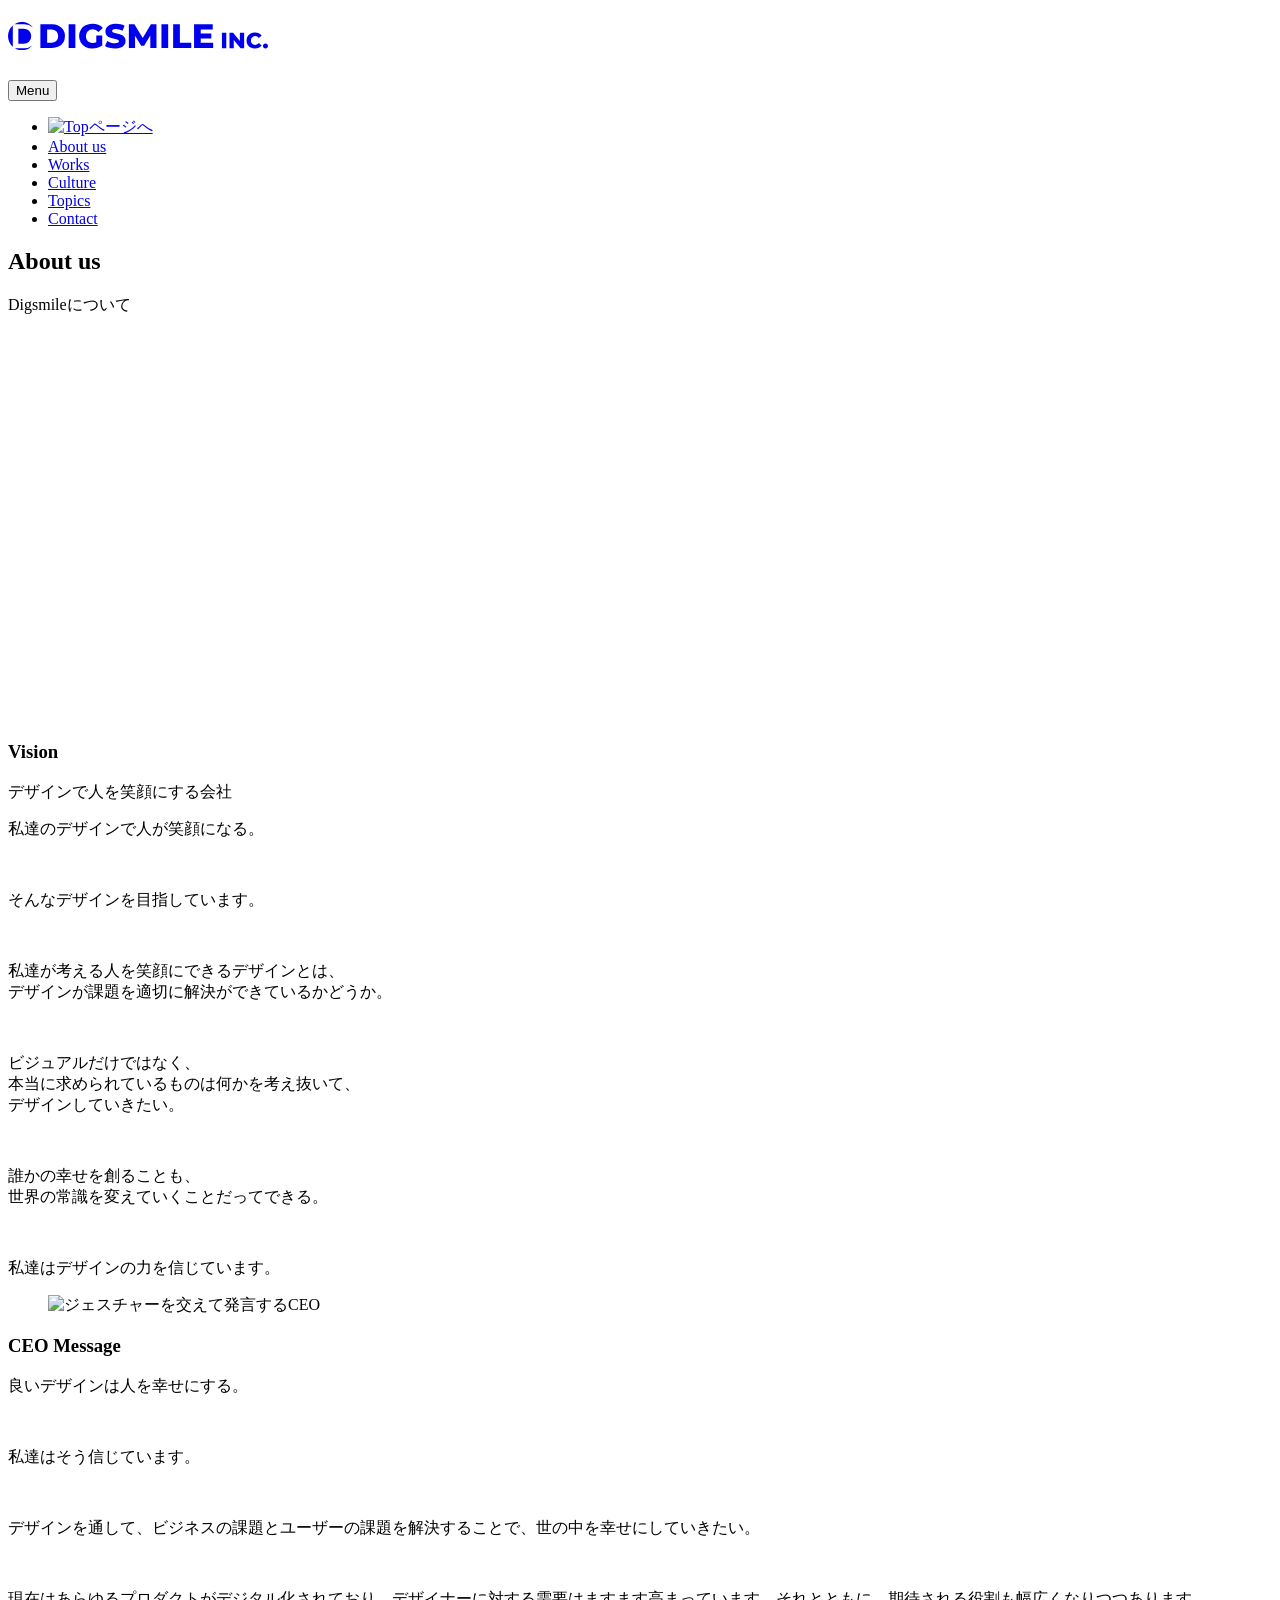
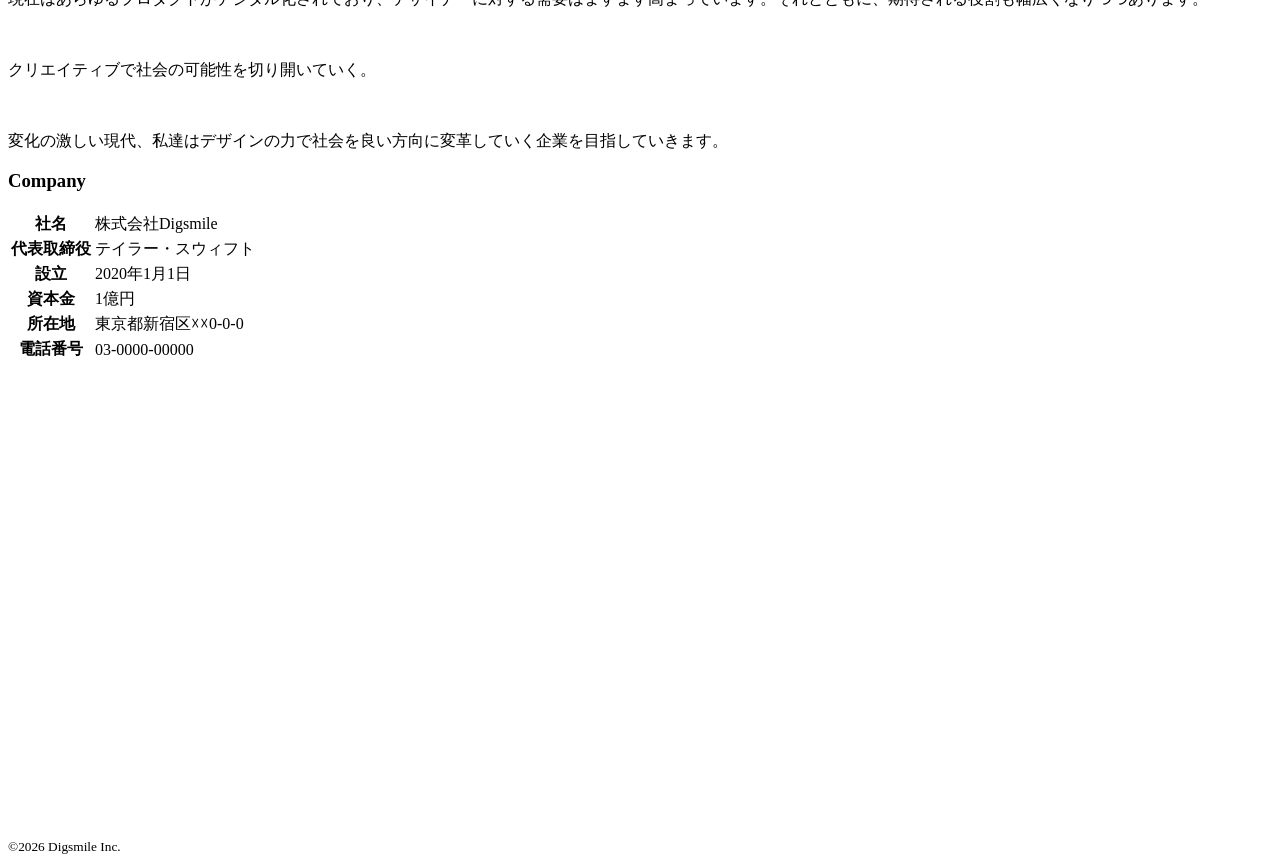
==== about/about.html @ ec24dab3 "（#1）新規追加" ====
<!DOCTYPE html>
<html lang="ja">
  <head>
    <meta charset="UTF-8">
    <meta name="robots" content="noindex , nofollow">
    <meta name="description" content="デザインで人を笑顔にする。デザインを通じてビジネスの課題とユーザーの課題を解決する株式会社Digsmileのコーポレートサイト。このページではDigsmileについて解説しています。">
    <meta name="viewport" content="width=device-width, initial-scale=1.0">
    <title>Digsmileについて | 株式会社Digsmile</title>
    <link rel="stylesheet" href="../css/style.css">
    <link rel="preconnect" href="https://fonts.googleapis.com">
    <link rel="preconnect" href="https://fonts.gstatic.com" crossorigin>
    <link rel="stylesheet" href="https://fonts.googleapis.com/css2?family=Montserrat:ital,wght@0,100..900;1,100..900&family=Noto+Sans+JP:wght@100..900&display=swap">
    <link rel="icon" href="../images/favicon.png" type="img/png">
  </head>
  <body>
    <!-- .l-header -->
    <header id="js-header" class="l-header">
      <div class="l-header__inner">
        <!-- .c-logo -->
        <h1 class="c-logo l-header__logo">
          <a href="../index.html" class="c-logo__link" aria-label="株式会社Digsmile">
            <svg class="c-logo__img" aria-hidden="true" width="260" height="28.204" viewBox="0 0 260 28.204">
              <path fill="currentColor" d="M14 28.2a13.9 13.9 0 0 1-7.215-2.01h8.848a14.228 14.228 0 0 0 8.847-2.739A13.97 13.97 0 0 1 14 28.2Zm-9.178-3.448a14.17 14.17 0 0 1 0-21.3Zm10.54-3.117H10.33V6.771h5.032a8.094 8.094 0 0 1 5.682 1.994 7.233 7.233 0 0 1 2.138 5.439 7.234 7.234 0 0 1-2.138 5.439 8.093 8.093 0 0 1-5.682 1.99ZM25.007 5.39a13.9 13.9 0 0 0-9.373-3.174H6.463a13.932 13.932 0 0 1 13.76-.749 14.157 14.157 0 0 1 4.785 3.922ZM32.38 2.2h11.254a15.731 15.731 0 0 1 6.936 1.465 11.018 11.018 0 0 1 4.692 4.155 11.723 11.723 0 0 1 1.666 6.3 11.723 11.723 0 0 1-1.666 6.3 11.018 11.018 0 0 1-4.692 4.157 15.731 15.731 0 0 1-6.936 1.465H32.38Zm10.982 18.46a6.893 6.893 0 0 0 4.913-1.737 6.262 6.262 0 0 0 1.853-4.8 6.262 6.262 0 0 0-1.853-4.8 6.893 6.893 0 0 0-4.913-1.737h-4.25V20.66ZM60.634 2.2h6.732v23.842h-6.732Zm27.642 11.41h5.95v9.877a15.5 15.5 0 0 1-4.692 2.248 18.642 18.642 0 0 1-5.3.783 14.166 14.166 0 0 1-6.734-1.583 11.8 11.8 0 0 1-4.692-4.411 12.18 12.18 0 0 1-1.7-6.4 12.18 12.18 0 0 1 1.7-6.4 11.747 11.747 0 0 1 4.726-4.411 14.514 14.514 0 0 1 6.834-1.584 15.2 15.2 0 0 1 5.984 1.124 11.536 11.536 0 0 1 4.42 3.236l-4.284 3.883a7.546 7.546 0 0 0-5.78-2.657 6.693 6.693 0 0 0-4.93 1.856 6.67 6.67 0 0 0-1.87 4.955 7.208 7.208 0 0 0 .85 3.525 6.1 6.1 0 0 0 2.38 2.418 6.969 6.969 0 0 0 3.5.868 8.588 8.588 0 0 0 3.638-.783Zm18.768 12.909a21.967 21.967 0 0 1-5.61-.719 13.786 13.786 0 0 1-4.42-1.9l2.21-4.973a14.289 14.289 0 0 0 3.706 1.7 14.086 14.086 0 0 0 4.148.647q3.876 0 3.876-1.941a1.607 1.607 0 0 0-1.105-1.516 20.3 20.3 0 0 0-3.549-1.039 33.866 33.866 0 0 1-4.488-1.243 7.554 7.554 0 0 1-3.094-2.129 5.758 5.758 0 0 1-1.292-3.951 6.848 6.848 0 0 1 1.19-3.934 7.965 7.965 0 0 1 3.553-2.776 14.6 14.6 0 0 1 5.8-1.022 20.415 20.415 0 0 1 4.624.528A14.146 14.146 0 0 1 116.6 3.8l-2.074 5.007a13.837 13.837 0 0 0-6.6-1.839 5.522 5.522 0 0 0-2.924.6 1.787 1.787 0 0 0-.918 1.55 1.536 1.536 0 0 0 1.088 1.43 19.646 19.646 0 0 0 3.5.988 32.762 32.762 0 0 1 4.5 1.243 7.779 7.779 0 0 1 3.094 2.112 5.646 5.646 0 0 1 1.309 3.934 6.714 6.714 0 0 1-1.181 3.875 8.114 8.114 0 0 1-3.57 2.78 14.418 14.418 0 0 1-5.78 1.039Zm35.292-.477-.068-12.636-6.12 10.286h-2.992l-6.086-9.945v12.295h-6.222V2.2h5.542l8.364 13.76 8.16-13.76h5.542l.068 23.842ZM153.454 2.2h6.732v23.842h-6.732Zm11.7 0h6.732v18.495h11.356v5.347H165.15Zm40.018 18.63v5.212H186.06V2.2h18.666v5.211h-12v4.019H203.3v5.041h-10.576v4.359Zm8.76-10.025h4.36v15.4h-4.36Zm22.22 0v15.4h-3.586l-6.8-8.206v8.206H221.5v-15.4h3.586l6.8 8.206v-8.206Zm10.868 15.708a9.114 9.114 0 0 1-4.345-1.023 7.65 7.65 0 0 1-3.025-2.849 7.858 7.858 0 0 1-1.1-4.136 7.858 7.858 0 0 1 1.1-4.136 7.65 7.65 0 0 1 3.025-2.849 9.114 9.114 0 0 1 4.345-1.023 9.326 9.326 0 0 1 3.806.748 7.323 7.323 0 0 1 2.816 2.16l-2.772 2.5a4.56 4.56 0 0 0-3.63-1.8 4.48 4.48 0 0 0-2.233.55 3.817 3.817 0 0 0-1.515 1.55 4.773 4.773 0 0 0-.539 2.3 4.773 4.773 0 0 0 .539 2.3 3.817 3.817 0 0 0 1.515 1.55 4.48 4.48 0 0 0 2.233.55 4.56 4.56 0 0 0 3.63-1.8l2.772 2.5a7.323 7.323 0 0 1-2.816 2.16 9.326 9.326 0 0 1-3.806.748Zm10.472-.108a2.462 2.462 0 0 1-1.782-.7 2.377 2.377 0 0 1-.726-1.782 2.35 2.35 0 0 1 .715-1.782 2.5 2.5 0 0 1 1.793-.688 2.485 2.485 0 0 1 1.8.682 2.369 2.369 0 0 1 .7 1.782 2.4 2.4 0 0 1-.715 1.782 2.452 2.452 0 0 1-1.785.706Z"/>
            </svg>
          </a>
        </h1>
        <!-- /.c-logo -->

        <!-- .c-hamburger -->
        <button id="js-hamburger" class="c-hamburger l-header__hamburger" aria-label="メニューを開く" aria-controls="menu" aria-expanded="false">
          <span class="c-hamburger__line"></span>
          <span class="c-hamburger__text">Menu</span>
        </button>
        <!-- /.c-hamburger -->

        <!-- .c-menu -->
        <nav id="menu" class="c-menu l-header__menu js-menu" aria-hidden="true">
          <ul class="c-menu__list">
            <li class="c-menu__item js-menuItem"><a href="../index.html" class="c-menu__link"><img src="../images/menu-icon.svg" alt="Topページへ" class="c-menu__img" width="42" height="45"></a></li>
            <li class="c-menu__item u-mt40 js-menuItem"><a href="about.html" class="c-menu__link">About us</a></li>
            <li class="c-menu__item js-menuItem"><a href="../index.html#works" class="c-menu__link">Works</a></li>
            <li class="c-menu__item js-menuItem"><a href="../index.html#culture" class="c-menu__link">Culture</a></li>
            <li class="c-menu__item js-menuItem"><a href="../index.html#topics" class="c-menu__link">Topics</a></li>
            <li class="c-menu__item js-menuItem"><a href="../contact/contact.html" class="c-menu__link">Contact</a></li>
          </ul>
        </nav>
        <!-- /.c-menu -->
      </div>
    </header>
    <!-- .l-header -->

    <!-- .p-page-about -->
    <main class="p-page-about">
      <!-- .p-first-view -->
      <div id="js-firstView" class="p-first-view p-first-view--sub">
        <div class="p-first-view__title-wrap">
          <hgroup class="p-first-view__title">
            <h2 class="p-first-view__title-main">About us</h2>
            <p class="p-first-view__title-sub">Digsmileについて</p>
          </hgroup>
        </div>
        <figure class="p-first-view__img-wrap">
          <picture>
            <source srcset="../images/fv-about_pc.jpg" media="(min-width: 992px)">
            <source srcset="../images/fv-about_tab.jpg" media="(min-width: 768px)">
            <img class="p-first-view__img" src="../images/fv-about_sp.jpg" alt="" width="287" height="387">
          </picture>
        </figure>
      </div>
      <!-- .p-first-view -->

      <!-- .p-vision -->
      <section class="p-vision p-page-about__vision">
        <div class="p-vision__inner">
          <hgroup class="p-vision__title">
            <!-- .c-heading-lv3 -->
            <h3 class="c-heading-lv3 u-fz32">Vision</h3>
            <!-- /.c-heading-lv3 -->
            <p class="p-vision__title-sub">デザインで人を笑顔にする会社</p>
          </hgroup>
          <div class="p-vision__text-wrap">
            <p class="p-vision__text">私達のデザインで人が笑顔になる。</p><br>
            <p class="p-vision__text">そんなデザインを目指しています。</p><br>
            <p class="p-vision__text">私達が考える人を笑顔にできるデザインとは、<br>デザインが課題を適切に解決ができているかどうか。</p><br>
            <p class="p-vision__text">ビジュアルだけではなく、<br>本当に求められているものは何かを考え抜いて、<br>デザインしていきたい。</p><br>
            <p class="p-vision__text">誰かの幸せを創ることも、<br>世界の常識を変えていくことだってできる。</p><br>
            <p class="p-vision__text">私達はデザインの力を信じています。</p>
          </div>
        </div>
      </section>
      <!-- /.p-vision -->

      <!-- .p-ceo-message -->
      <section class="p-ceo-message p-page-about__ceo-message">
        <div class="p-ceo-message__inner">
          <figure class="p-ceo-message__img-wrap">
            <img src="../images/ceo.jpg" alt="ジェスチャーを交えて発言するCEO" class="p-ceo-message__img" width="340" height="230">
          </figure>
          <div class="p-ceo-message__body">
            <!-- .c-heading-lv3 -->
            <h3 class="c-heading-lv3 u-fz32">CEO Message</h3>
            <!-- /.c-heading-lv3 -->
            <div class="p-ceo-message__text-wrap">
              <p class="p-ceo-message__text">良いデザインは人を幸せにする。</p><br>
              <p class="p-ceo-message__text">私達はそう信じています。</p><br>
              <p class="p-ceo-message__text">デザインを通して、ビジネスの課題とユーザーの課題を解決することで、世の中を幸せにしていきたい。</p><br>
              <p class="p-ceo-message__text">現在はあらゆるプロダクトがデジタル化されており、デザイナーに対する需要はますます高まっています。それとともに、期待される役割も幅広くなりつつあります。</p><br>
              <p class="p-ceo-message__text">クリエイティブで社会の可能性を切り開いていく。</p><br>
              <p class="p-ceo-message__text">変化の激しい現代、私達はデザインの力で社会を良い方向に変革していく企業を目指していきます。</p>
            </div>
          </div>
        </div>
      </section>
      <!-- /.p-ceo-message -->

      <!-- .p-company -->
      <section class="p-company p-page-about__company">
        <div class="p-company__inner">
          <!-- .c-heading-lv3 -->
          <h3 class="c-heading-lv3 u-fz32">Company</h3>
          <!-- /.c-heading-lv3 -->
          <!-- .c-table -->
          <div class="c-table p-company__table">
            <table class="c-table__inner" title="Digsmileの基本情報">
              <tbody class="c-table__body">
                <tr class="c-table__row">
                  <th class="c-table__header">社名</th>
                  <td class="c-table__text">株式会社Digsmile</td>
                </tr>
                <tr class="c-table__row">
                  <th class="c-table__header">代表取締役</th>
                  <td class="c-table__text">テイラー・スウィフト</td>
                </tr>
                <tr class="c-table__row">
                  <th class="c-table__header">設立</th>
                  <td class="c-table__text">2020年1月1日</td>
                </tr>
                <tr class="c-table__row">
                  <th class="c-table__header">資本金</th>
                  <td class="c-table__text">1億円</td>
                </tr>
                <tr class="c-table__row">
                  <th class="c-table__header">所在地</th>
                  <td class="c-table__text">東京都新宿区☓☓0-0-0</td>
                </tr>
                <tr class="c-table__row">
                  <th class="c-table__header">電話番号</th>
                  <td class="c-table__text">03-0000-00000</td>
                </tr>
              </tbody>
            </table>
          </div>
          <!-- /.c-table -->
          <div class="p-company__map-wrap">
            <iframe class="p-company__map" src="https://www.google.com/maps/embed?pb=!1m18!1m12!1m3!1d3240.4880144994904!2d139.69799637608375!3d35.68960667258443!2m3!1f0!2f0!3f0!3m2!1i1024!2i768!4f13.1!3m3!1m2!1s0x60188cd0d6b1ba1f%3A0x1c32a1f1ecacfdd5!2z5paw5a6_6aeF!5e0!3m2!1sja!2sjp!4v1739263560042!5m2!1sja!2sjp" title="Digsmileの所在地" width="345" height="470" style="border:0;" allowfullscreen="" loading="lazy" referrerpolicy="no-referrer-when-downgrade"></iframe>
          </div>
        </div>
      </section>
      <!-- /.p-company -->
    </main>
    <!-- /.p-page-about -->

    <!-- .l-footer -->
    <footer class="l-footer">
      <div class="l-footer__inner">
        <small class="l-footer__copyright" lang="en">&copy;2026 Digsmile Inc.</small>
      </div>
    </footer>
    <!-- /.l-footer -->

    <script src="../js/script.js" defer></script>
  </body>
</html>
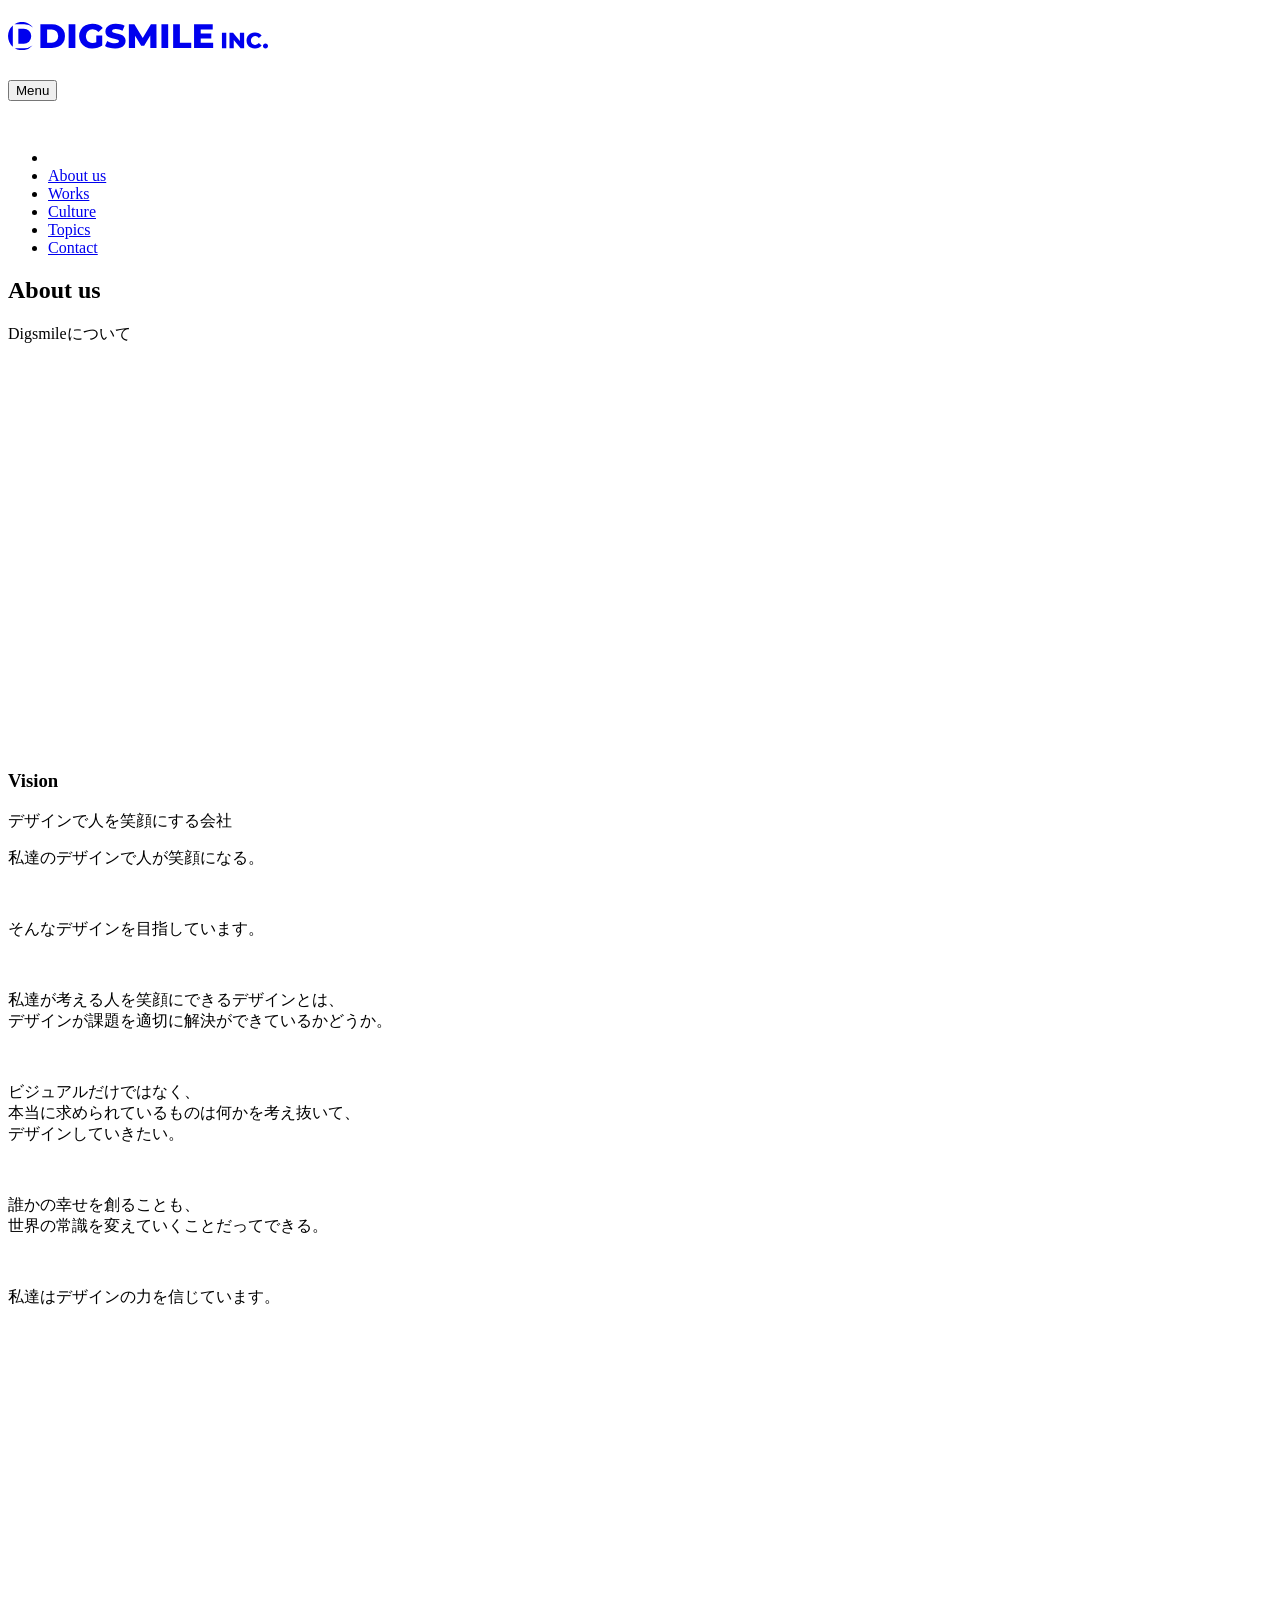
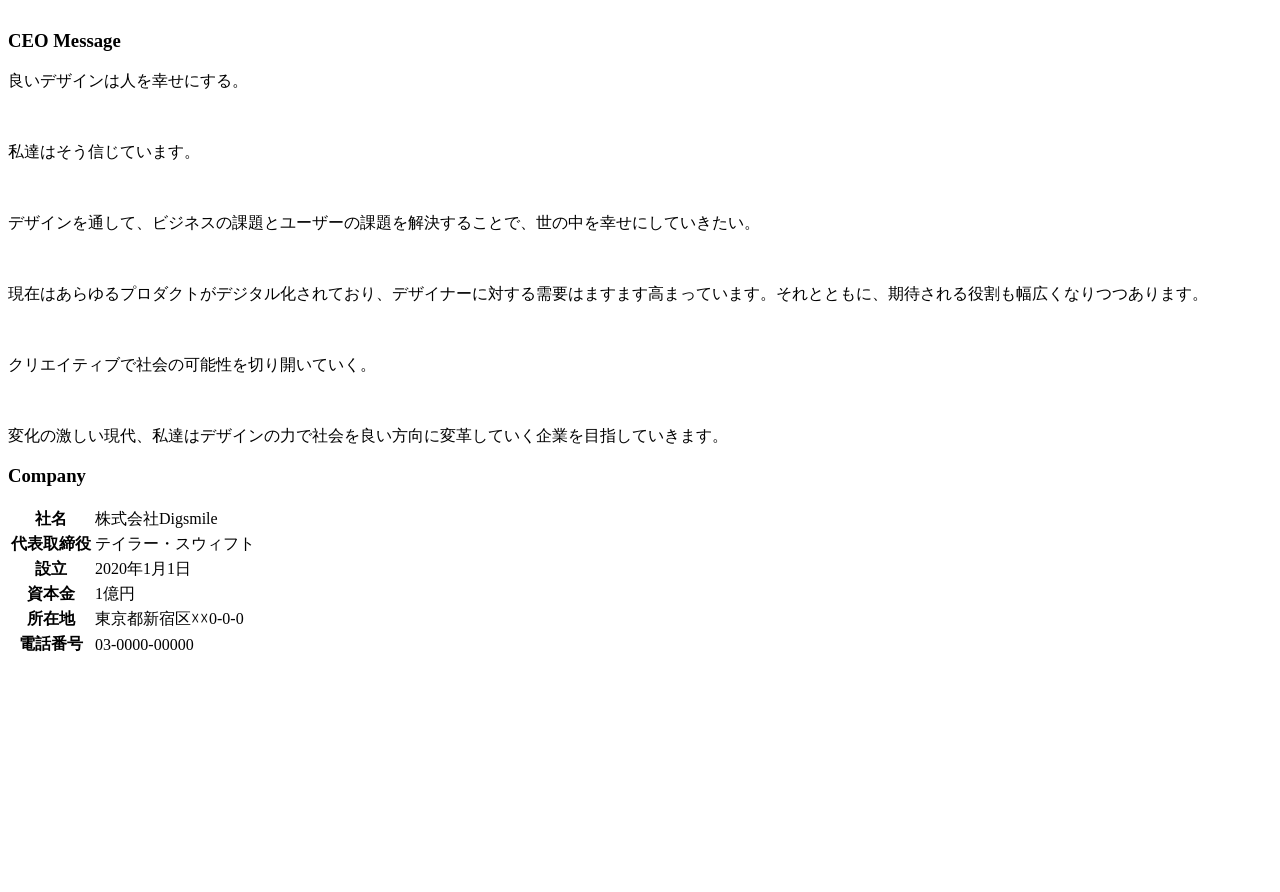
==== commit a914e39c: "（＃2）パフォーマンス改善 - WebP画像出し分け処理を追加 - Lazy画像を導入 - Google Fonts和文フォントの使用を撤廃 - Google Fonts欧文フォントをセルフホスティン" ====
--- a/about/about.html
+++ b/about/about.html
@@ -2,15 +2,18 @@
 <html lang="ja">
   <head>
     <meta charset="UTF-8">
-    <meta name="robots" content="noindex , nofollow">
-    <meta name="description" content="デザインで人を笑顔にする。デザインを通じてビジネスの課題とユーザーの課題を解決する株式会社Digsmileのコーポレートサイト。このページではDigsmileについて解説しています。">
+    <!--<meta name="robots" content="noindex , nofollow">-->
+    <meta name="description" content="デザインで人を笑顔にする。デザインを通じてビジネスの課題とユーザーの課題を解決する株式会社DIGSMILEのコーポレートサイト。このページではDIGSMILEについて解説しています。">
     <meta name="viewport" content="width=device-width, initial-scale=1.0">
-    <title>Digsmileについて | 株式会社Digsmile</title>
-    <link rel="stylesheet" href="../css/style.css">
-    <link rel="preconnect" href="https://fonts.googleapis.com">
-    <link rel="preconnect" href="https://fonts.gstatic.com" crossorigin>
-    <link rel="stylesheet" href="https://fonts.googleapis.com/css2?family=Montserrat:ital,wght@0,100..900;1,100..900&family=Noto+Sans+JP:wght@100..900&display=swap">
+    <title>DIGSMILEについて | 株式会社DIGSMILE</title>
+    <link rel="preload" href="../fonts/montserrat-v31-latin-500.woff2" as="font" type="font/woff2" crossorigin>
+    <link rel="preload" href="../fonts/montserrat-v31-latin-700.woff2" as="font" type="font/woff2" crossorigin>
+    <link rel="preload" href="../fonts/montserrat-v31-latin-800.woff2" as="font" type="font/woff2" crossorigin>
+    <link rel="preload" as="style" href="../css/font.min.css">
+    <link rel="stylesheet" href="../css/font.min.css" media="print" onload="this.media='all'">
+    <link rel="stylesheet" href="../css/style.min.css">
     <link rel="icon" href="../images/favicon.png" type="img/png">
+    <noscript><link rel="stylesheet" href="../css/font.min.css"></noscript>
   </head>
   <body>
     <!-- .l-header -->
@@ -18,7 +21,7 @@
       <div class="l-header__inner">
         <!-- .c-logo -->
         <h1 class="c-logo l-header__logo">
-          <a href="../index.html" class="c-logo__link" aria-label="株式会社Digsmile">
+          <a href="../index.html" class="c-logo__link" aria-label="株式会社DIGSMILE">
             <svg class="c-logo__img" aria-hidden="true" width="260" height="28.204" viewBox="0 0 260 28.204">
               <path fill="currentColor" d="M14 28.2a13.9 13.9 0 0 1-7.215-2.01h8.848a14.228 14.228 0 0 0 8.847-2.739A13.97 13.97 0 0 1 14 28.2Zm-9.178-3.448a14.17 14.17 0 0 1 0-21.3Zm10.54-3.117H10.33V6.771h5.032a8.094 8.094 0 0 1 5.682 1.994 7.233 7.233 0 0 1 2.138 5.439 7.234 7.234 0 0 1-2.138 5.439 8.093 8.093 0 0 1-5.682 1.99ZM25.007 5.39a13.9 13.9 0 0 0-9.373-3.174H6.463a13.932 13.932 0 0 1 13.76-.749 14.157 14.157 0 0 1 4.785 3.922ZM32.38 2.2h11.254a15.731 15.731 0 0 1 6.936 1.465 11.018 11.018 0 0 1 4.692 4.155 11.723 11.723 0 0 1 1.666 6.3 11.723 11.723 0 0 1-1.666 6.3 11.018 11.018 0 0 1-4.692 4.157 15.731 15.731 0 0 1-6.936 1.465H32.38Zm10.982 18.46a6.893 6.893 0 0 0 4.913-1.737 6.262 6.262 0 0 0 1.853-4.8 6.262 6.262 0 0 0-1.853-4.8 6.893 6.893 0 0 0-4.913-1.737h-4.25V20.66ZM60.634 2.2h6.732v23.842h-6.732Zm27.642 11.41h5.95v9.877a15.5 15.5 0 0 1-4.692 2.248 18.642 18.642 0 0 1-5.3.783 14.166 14.166 0 0 1-6.734-1.583 11.8 11.8 0 0 1-4.692-4.411 12.18 12.18 0 0 1-1.7-6.4 12.18 12.18 0 0 1 1.7-6.4 11.747 11.747 0 0 1 4.726-4.411 14.514 14.514 0 0 1 6.834-1.584 15.2 15.2 0 0 1 5.984 1.124 11.536 11.536 0 0 1 4.42 3.236l-4.284 3.883a7.546 7.546 0 0 0-5.78-2.657 6.693 6.693 0 0 0-4.93 1.856 6.67 6.67 0 0 0-1.87 4.955 7.208 7.208 0 0 0 .85 3.525 6.1 6.1 0 0 0 2.38 2.418 6.969 6.969 0 0 0 3.5.868 8.588 8.588 0 0 0 3.638-.783Zm18.768 12.909a21.967 21.967 0 0 1-5.61-.719 13.786 13.786 0 0 1-4.42-1.9l2.21-4.973a14.289 14.289 0 0 0 3.706 1.7 14.086 14.086 0 0 0 4.148.647q3.876 0 3.876-1.941a1.607 1.607 0 0 0-1.105-1.516 20.3 20.3 0 0 0-3.549-1.039 33.866 33.866 0 0 1-4.488-1.243 7.554 7.554 0 0 1-3.094-2.129 5.758 5.758 0 0 1-1.292-3.951 6.848 6.848 0 0 1 1.19-3.934 7.965 7.965 0 0 1 3.553-2.776 14.6 14.6 0 0 1 5.8-1.022 20.415 20.415 0 0 1 4.624.528A14.146 14.146 0 0 1 116.6 3.8l-2.074 5.007a13.837 13.837 0 0 0-6.6-1.839 5.522 5.522 0 0 0-2.924.6 1.787 1.787 0 0 0-.918 1.55 1.536 1.536 0 0 0 1.088 1.43 19.646 19.646 0 0 0 3.5.988 32.762 32.762 0 0 1 4.5 1.243 7.779 7.779 0 0 1 3.094 2.112 5.646 5.646 0 0 1 1.309 3.934 6.714 6.714 0 0 1-1.181 3.875 8.114 8.114 0 0 1-3.57 2.78 14.418 14.418 0 0 1-5.78 1.039Zm35.292-.477-.068-12.636-6.12 10.286h-2.992l-6.086-9.945v12.295h-6.222V2.2h5.542l8.364 13.76 8.16-13.76h5.542l.068 23.842ZM153.454 2.2h6.732v23.842h-6.732Zm11.7 0h6.732v18.495h11.356v5.347H165.15Zm40.018 18.63v5.212H186.06V2.2h18.666v5.211h-12v4.019H203.3v5.041h-10.576v4.359Zm8.76-10.025h4.36v15.4h-4.36Zm22.22 0v15.4h-3.586l-6.8-8.206v8.206H221.5v-15.4h3.586l6.8 8.206v-8.206Zm10.868 15.708a9.114 9.114 0 0 1-4.345-1.023 7.65 7.65 0 0 1-3.025-2.849 7.858 7.858 0 0 1-1.1-4.136 7.858 7.858 0 0 1 1.1-4.136 7.65 7.65 0 0 1 3.025-2.849 9.114 9.114 0 0 1 4.345-1.023 9.326 9.326 0 0 1 3.806.748 7.323 7.323 0 0 1 2.816 2.16l-2.772 2.5a4.56 4.56 0 0 0-3.63-1.8 4.48 4.48 0 0 0-2.233.55 3.817 3.817 0 0 0-1.515 1.55 4.773 4.773 0 0 0-.539 2.3 4.773 4.773 0 0 0 .539 2.3 3.817 3.817 0 0 0 1.515 1.55 4.48 4.48 0 0 0 2.233.55 4.56 4.56 0 0 0 3.63-1.8l2.772 2.5a7.323 7.323 0 0 1-2.816 2.16 9.326 9.326 0 0 1-3.806.748Zm10.472-.108a2.462 2.462 0 0 1-1.782-.7 2.377 2.377 0 0 1-.726-1.782 2.35 2.35 0 0 1 .715-1.782 2.5 2.5 0 0 1 1.793-.688 2.485 2.485 0 0 1 1.8.682 2.369 2.369 0 0 1 .7 1.782 2.4 2.4 0 0 1-.715 1.782 2.452 2.452 0 0 1-1.785.706Z"/>
             </svg>
@@ -36,7 +39,16 @@
         <!-- .c-menu -->
         <nav id="menu" class="c-menu l-header__menu js-menu" aria-hidden="true">
           <ul class="c-menu__list">
-            <li class="c-menu__item js-menuItem"><a href="../index.html" class="c-menu__link"><img src="../images/menu-icon.svg" alt="Topページへ" class="c-menu__img" width="42" height="45"></a></li>
+            <li class="c-menu__item js-menuItem">
+              <a href="../index.html" class="c-menu__link" aria-label="トップページへ">
+                <svg class="c-menu__img" aria-hidden="true" width="43.062" height="46" viewBox="0 0 43.062 46">
+                  <g transform="translate(-58.5 -5.437)">
+                    <path d="M22.969,45A23.062,23.062,0,0,1,6.727,38.41a22.161,22.161,0,0,1-4.084-26.4A22.842,22.842,0,0,1,9.68,4.146v36.6H26.535c6.4,0,11.945-2.082,15.613-5.863A23.061,23.061,0,0,1,22.969,45ZM26.11,33.7H18.266v-23H26.11a12.673,12.673,0,0,1,8.858,3.087A11.152,11.152,0,0,1,38.3,22.2a11.152,11.152,0,0,1-3.332,8.414A12.673,12.673,0,0,1,26.11,33.7ZM40.661,8.152c-3.627-2.946-8.512-4.5-14.126-4.5H10.424a23.321,23.321,0,0,1,30.239,4.5Z" transform="translate(59 5.937)" fill="#fff"/>
+                    <path d="M22.969,45.5a23.624,23.624,0,0,1-13.6-4.251H9.18v-.131a23.655,23.655,0,0,1-2.8-2.351A22.661,22.661,0,0,1,2.2,11.774,23.33,23.33,0,0,1,8.819,4.149h-.1L9.77,3.474l.41-.285v.023A23.821,23.821,0,0,1,41.044,7.828l.294.347-.637.651-.355-.286c-3.537-2.873-8.313-4.391-13.811-4.391H10.18v36.1H26.535c6.264,0,11.681-2.028,15.254-5.711l.773.628A23.56,23.56,0,0,1,22.969,45.5ZM11.2,41.249a22.87,22.87,0,0,0,27.524-3.058,23.961,23.961,0,0,1-12.188,3.058ZM9.18,5.129a22.318,22.318,0,0,0-6.1,7.119,21.661,21.661,0,0,0,3.994,25.8,22.686,22.686,0,0,0,2.1,1.822ZM12.27,3.149H26.535a24.8,24.8,0,0,1,10.4,2.115A22.888,22.888,0,0,0,12.27,3.149ZM26.11,34.2H17.766v-24H26.11a13.16,13.16,0,0,1,9.2,3.222A11.638,11.638,0,0,1,38.8,22.2a11.638,11.638,0,0,1-3.491,8.779A13.16,13.16,0,0,1,26.11,34.2Zm-7.344-1H26.11a12.186,12.186,0,0,0,8.517-2.953A10.666,10.666,0,0,0,37.8,22.2a10.666,10.666,0,0,0-3.174-8.048A12.186,12.186,0,0,0,26.11,11.2H18.766Z" transform="translate(59 5.937)" fill="rgba(0,0,0,0)"/>
+                  </g>
+                </svg>
+              </a>
+            </li>
             <li class="c-menu__item u-mt40 js-menuItem"><a href="about.html" class="c-menu__link">About us</a></li>
             <li class="c-menu__item js-menuItem"><a href="../index.html#works" class="c-menu__link">Works</a></li>
             <li class="c-menu__item js-menuItem"><a href="../index.html#culture" class="c-menu__link">Culture</a></li>
@@ -61,9 +73,41 @@
         </div>
         <figure class="p-first-view__img-wrap">
           <picture>
-            <source srcset="../images/fv-about_pc.jpg" media="(min-width: 992px)">
-            <source srcset="../images/fv-about_tab.jpg" media="(min-width: 768px)">
-            <img class="p-first-view__img" src="../images/fv-about_sp.jpg" alt="" width="287" height="387">
+            <source
+              srcset="../images/fv-about_sp.webp"
+              type="image/webp"
+              media="(max-width: 767.9px)"
+            >
+            <source
+              srcset="../images/fv-about_sp.jpg"
+              media="(max-width: 767.9px)"
+            >
+            <source
+              srcset="../images/fv-about_tab.webp"
+              type="image/webp"
+              media="(max-width: 991.9px)"
+            >
+            <source
+              srcset="../images/fv-about_tab.jpg"
+              media="(max-width: 991.9px)"
+            >
+            <source
+              srcset="../images/fv-about_pc.webp"
+              type="image/webp"
+            >
+            <source
+              srcset="../images/fv-about_pc.jpg"
+            >
+            <img
+              fetchpriority="high"
+              class="p-first-view__img"
+              src="../images/fv-about_pc.jpg"
+              alt=""
+              width="1100"
+              height="387"
+              decoding="async"
+              loading="eager"
+            >
           </picture>
         </figure>
       </div>
@@ -94,7 +138,32 @@
       <section class="p-ceo-message p-page-about__ceo-message">
         <div class="p-ceo-message__inner">
           <figure class="p-ceo-message__img-wrap">
-            <img src="../images/ceo.jpg" alt="ジェスチャーを交えて発言するCEO" class="p-ceo-message__img" width="340" height="230">
+            <picture>
+              <source
+                srcset="../images/ceo_sp.webp"
+                type="image/webp"
+                media="(max-width: 767.9px)"
+              >
+              <source
+                srcset="../images/ceo_sp.jpg"
+                media="(max-width: 767.9px)"
+              >
+              <source
+                srcset="../images/ceo.webp"
+                type="image/webp"
+              >
+              <source
+                srcset="../images/ceo.jpg"
+              >
+              <img
+                src="../images/ceo.jpg"
+                alt="ジェスチャーを交えて発言するCEO"
+                class="p-ceo-message__img"
+                width="420"
+                height="283"
+                loading="lazy"
+              >
+            </picture>
           </figure>
           <div class="p-ceo-message__body">
             <!-- .c-heading-lv3 -->
@@ -121,7 +190,7 @@
           <!-- /.c-heading-lv3 -->
           <!-- .c-table -->
           <div class="c-table p-company__table">
-            <table class="c-table__inner" title="Digsmileの基本情報">
+            <table class="c-table__inner" title="DIGSMILEの基本情報">
               <tbody class="c-table__body">
                 <tr class="c-table__row">
                   <th class="c-table__header">社名</th>
@@ -152,7 +221,7 @@
           </div>
           <!-- /.c-table -->
           <div class="p-company__map-wrap">
-            <iframe class="p-company__map" src="https://www.google.com/maps/embed?pb=!1m18!1m12!1m3!1d3240.4880144994904!2d139.69799637608375!3d35.68960667258443!2m3!1f0!2f0!3f0!3m2!1i1024!2i768!4f13.1!3m3!1m2!1s0x60188cd0d6b1ba1f%3A0x1c32a1f1ecacfdd5!2z5paw5a6_6aeF!5e0!3m2!1sja!2sjp!4v1739263560042!5m2!1sja!2sjp" title="Digsmileの所在地" width="345" height="470" style="border:0;" allowfullscreen="" loading="lazy" referrerpolicy="no-referrer-when-downgrade"></iframe>
+            <iframe class="p-company__map" src="https://www.google.com/maps/embed?pb=!1m18!1m12!1m3!1d3240.4880144994904!2d139.69799637608375!3d35.68960667258443!2m3!1f0!2f0!3f0!3m2!1i1024!2i768!4f13.1!3m3!1m2!1s0x60188cd0d6b1ba1f%3A0x1c32a1f1ecacfdd5!2z5paw5a6_6aeF!5e0!3m2!1sja!2sjp!4v1739263560042!5m2!1sja!2sjp" title="DIGSMILEの所在地" width="345" height="470" style="border:0;" allowfullscreen="" loading="lazy" referrerpolicy="no-referrer-when-downgrade"></iframe>
           </div>
         </div>
       </section>
@@ -168,6 +237,6 @@
     </footer>
     <!-- /.l-footer -->
 
-    <script src="../js/script.js" defer></script>
+    <script src="../js/script.min.js" defer></script>
   </body>
 </html>
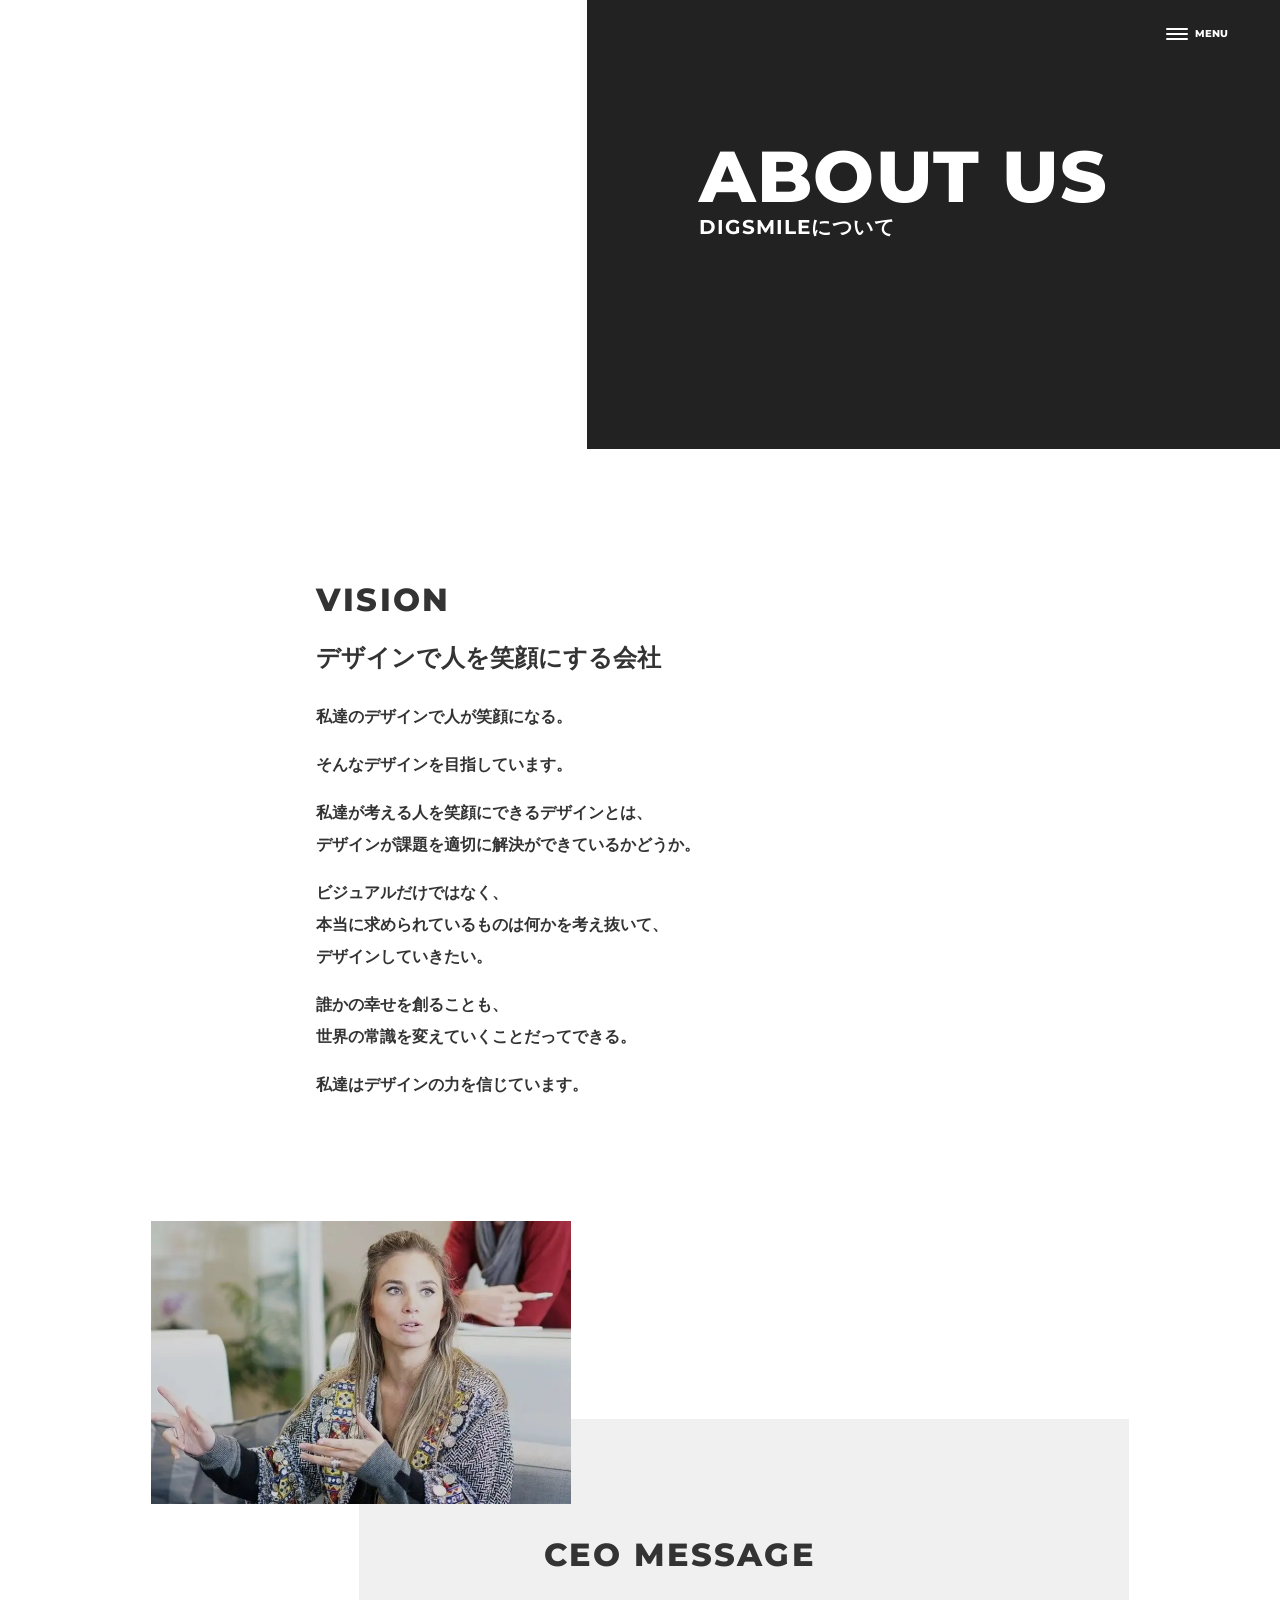
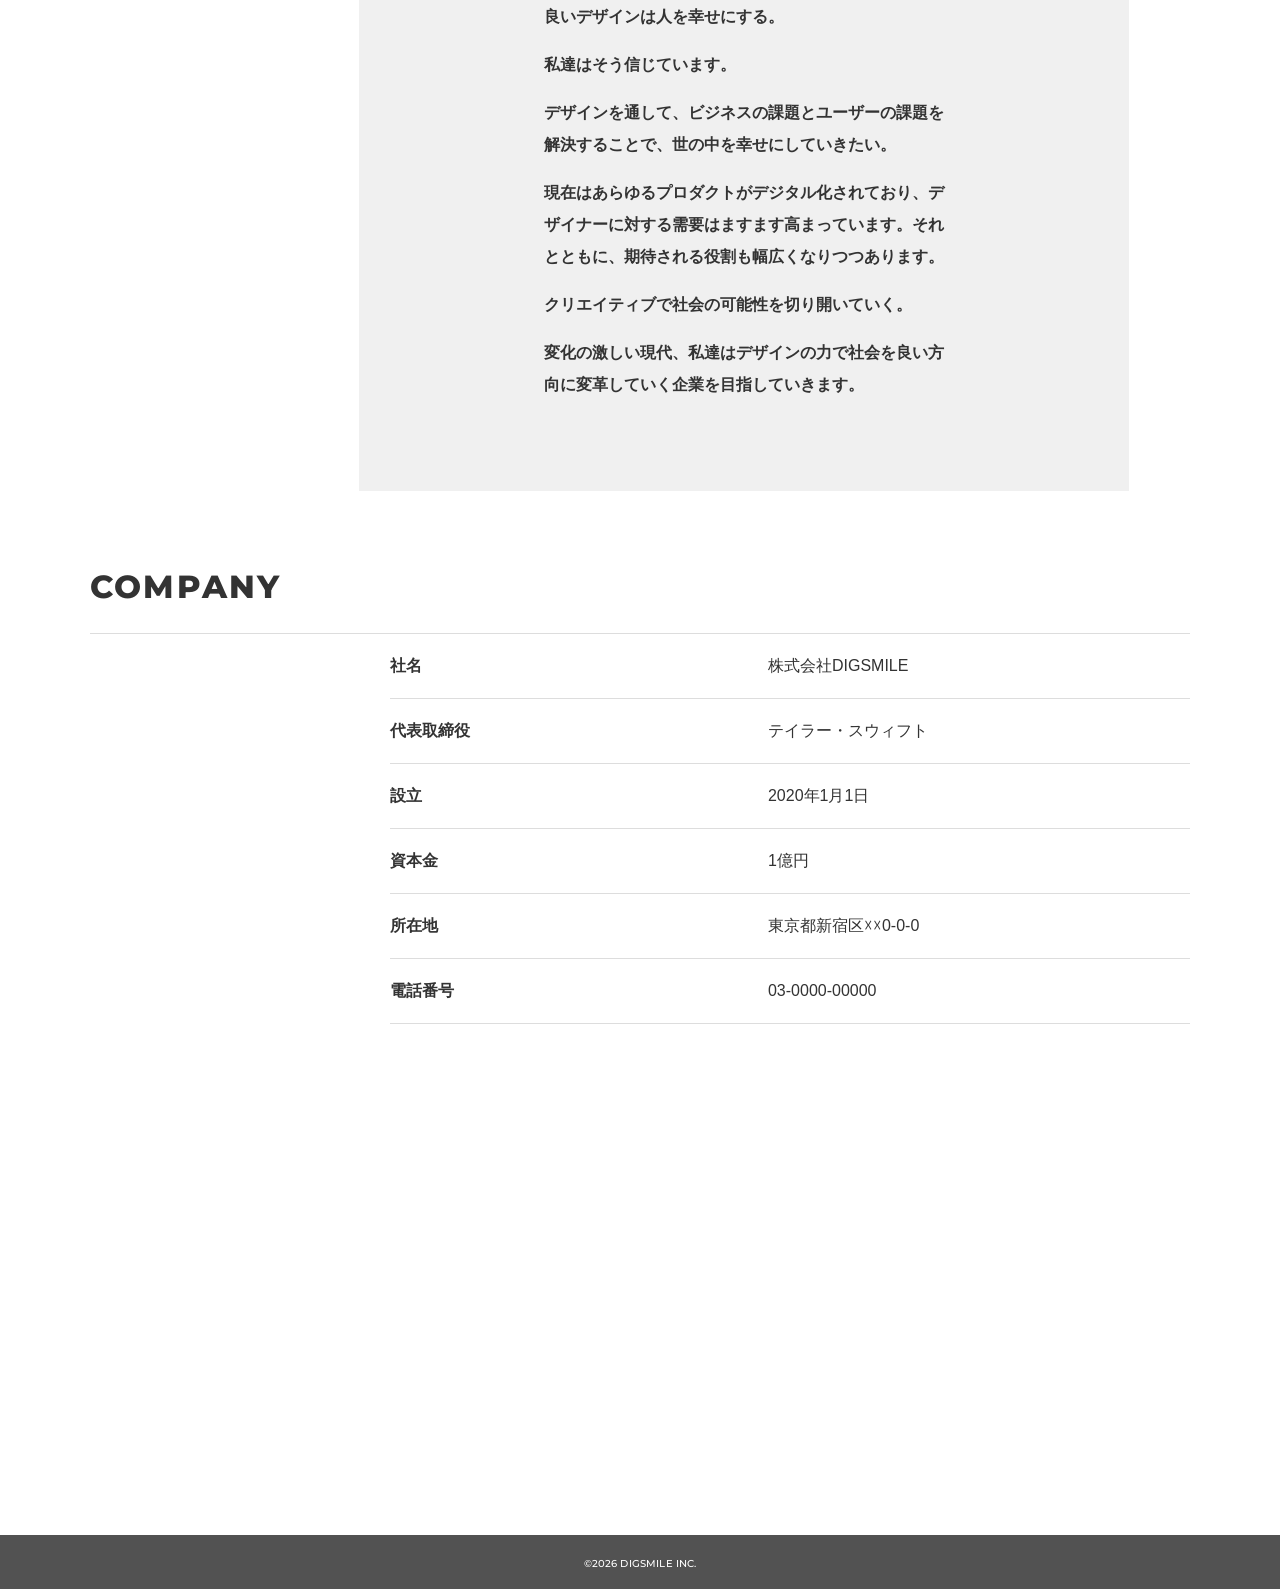
==== commit 1892fdae: "#1 新規追加" ====
--- a/about/about.html
+++ b/about/about.html
@@ -1,242 +1,242 @@
-<!DOCTYPE html>
-<html lang="ja">
-  <head>
-    <meta charset="UTF-8">
-    <!--<meta name="robots" content="noindex , nofollow">-->
-    <meta name="description" content="デザインで人を笑顔にする。デザインを通じてビジネスの課題とユーザーの課題を解決する株式会社DIGSMILEのコーポレートサイト。このページではDIGSMILEについて解説しています。">
-    <meta name="viewport" content="width=device-width, initial-scale=1.0">
-    <title>DIGSMILEについて | 株式会社DIGSMILE</title>
-    <link rel="preload" href="../fonts/montserrat-v31-latin-500.woff2" as="font" type="font/woff2" crossorigin>
-    <link rel="preload" href="../fonts/montserrat-v31-latin-700.woff2" as="font" type="font/woff2" crossorigin>
-    <link rel="preload" href="../fonts/montserrat-v31-latin-800.woff2" as="font" type="font/woff2" crossorigin>
-    <link rel="preload" as="style" href="../css/font.min.css">
-    <link rel="stylesheet" href="../css/font.min.css" media="print" onload="this.media='all'">
-    <link rel="stylesheet" href="../css/style.min.css">
-    <link rel="icon" href="../images/favicon.png" type="img/png">
-    <noscript><link rel="stylesheet" href="../css/font.min.css"></noscript>
-  </head>
-  <body>
-    <!-- .l-header -->
-    <header id="js-header" class="l-header">
-      <div class="l-header__inner">
-        <!-- .c-logo -->
-        <h1 class="c-logo l-header__logo">
-          <a href="../index.html" class="c-logo__link" aria-label="株式会社DIGSMILE">
-            <svg class="c-logo__img" aria-hidden="true" width="260" height="28.204" viewBox="0 0 260 28.204">
-              <path fill="currentColor" d="M14 28.2a13.9 13.9 0 0 1-7.215-2.01h8.848a14.228 14.228 0 0 0 8.847-2.739A13.97 13.97 0 0 1 14 28.2Zm-9.178-3.448a14.17 14.17 0 0 1 0-21.3Zm10.54-3.117H10.33V6.771h5.032a8.094 8.094 0 0 1 5.682 1.994 7.233 7.233 0 0 1 2.138 5.439 7.234 7.234 0 0 1-2.138 5.439 8.093 8.093 0 0 1-5.682 1.99ZM25.007 5.39a13.9 13.9 0 0 0-9.373-3.174H6.463a13.932 13.932 0 0 1 13.76-.749 14.157 14.157 0 0 1 4.785 3.922ZM32.38 2.2h11.254a15.731 15.731 0 0 1 6.936 1.465 11.018 11.018 0 0 1 4.692 4.155 11.723 11.723 0 0 1 1.666 6.3 11.723 11.723 0 0 1-1.666 6.3 11.018 11.018 0 0 1-4.692 4.157 15.731 15.731 0 0 1-6.936 1.465H32.38Zm10.982 18.46a6.893 6.893 0 0 0 4.913-1.737 6.262 6.262 0 0 0 1.853-4.8 6.262 6.262 0 0 0-1.853-4.8 6.893 6.893 0 0 0-4.913-1.737h-4.25V20.66ZM60.634 2.2h6.732v23.842h-6.732Zm27.642 11.41h5.95v9.877a15.5 15.5 0 0 1-4.692 2.248 18.642 18.642 0 0 1-5.3.783 14.166 14.166 0 0 1-6.734-1.583 11.8 11.8 0 0 1-4.692-4.411 12.18 12.18 0 0 1-1.7-6.4 12.18 12.18 0 0 1 1.7-6.4 11.747 11.747 0 0 1 4.726-4.411 14.514 14.514 0 0 1 6.834-1.584 15.2 15.2 0 0 1 5.984 1.124 11.536 11.536 0 0 1 4.42 3.236l-4.284 3.883a7.546 7.546 0 0 0-5.78-2.657 6.693 6.693 0 0 0-4.93 1.856 6.67 6.67 0 0 0-1.87 4.955 7.208 7.208 0 0 0 .85 3.525 6.1 6.1 0 0 0 2.38 2.418 6.969 6.969 0 0 0 3.5.868 8.588 8.588 0 0 0 3.638-.783Zm18.768 12.909a21.967 21.967 0 0 1-5.61-.719 13.786 13.786 0 0 1-4.42-1.9l2.21-4.973a14.289 14.289 0 0 0 3.706 1.7 14.086 14.086 0 0 0 4.148.647q3.876 0 3.876-1.941a1.607 1.607 0 0 0-1.105-1.516 20.3 20.3 0 0 0-3.549-1.039 33.866 33.866 0 0 1-4.488-1.243 7.554 7.554 0 0 1-3.094-2.129 5.758 5.758 0 0 1-1.292-3.951 6.848 6.848 0 0 1 1.19-3.934 7.965 7.965 0 0 1 3.553-2.776 14.6 14.6 0 0 1 5.8-1.022 20.415 20.415 0 0 1 4.624.528A14.146 14.146 0 0 1 116.6 3.8l-2.074 5.007a13.837 13.837 0 0 0-6.6-1.839 5.522 5.522 0 0 0-2.924.6 1.787 1.787 0 0 0-.918 1.55 1.536 1.536 0 0 0 1.088 1.43 19.646 19.646 0 0 0 3.5.988 32.762 32.762 0 0 1 4.5 1.243 7.779 7.779 0 0 1 3.094 2.112 5.646 5.646 0 0 1 1.309 3.934 6.714 6.714 0 0 1-1.181 3.875 8.114 8.114 0 0 1-3.57 2.78 14.418 14.418 0 0 1-5.78 1.039Zm35.292-.477-.068-12.636-6.12 10.286h-2.992l-6.086-9.945v12.295h-6.222V2.2h5.542l8.364 13.76 8.16-13.76h5.542l.068 23.842ZM153.454 2.2h6.732v23.842h-6.732Zm11.7 0h6.732v18.495h11.356v5.347H165.15Zm40.018 18.63v5.212H186.06V2.2h18.666v5.211h-12v4.019H203.3v5.041h-10.576v4.359Zm8.76-10.025h4.36v15.4h-4.36Zm22.22 0v15.4h-3.586l-6.8-8.206v8.206H221.5v-15.4h3.586l6.8 8.206v-8.206Zm10.868 15.708a9.114 9.114 0 0 1-4.345-1.023 7.65 7.65 0 0 1-3.025-2.849 7.858 7.858 0 0 1-1.1-4.136 7.858 7.858 0 0 1 1.1-4.136 7.65 7.65 0 0 1 3.025-2.849 9.114 9.114 0 0 1 4.345-1.023 9.326 9.326 0 0 1 3.806.748 7.323 7.323 0 0 1 2.816 2.16l-2.772 2.5a4.56 4.56 0 0 0-3.63-1.8 4.48 4.48 0 0 0-2.233.55 3.817 3.817 0 0 0-1.515 1.55 4.773 4.773 0 0 0-.539 2.3 4.773 4.773 0 0 0 .539 2.3 3.817 3.817 0 0 0 1.515 1.55 4.48 4.48 0 0 0 2.233.55 4.56 4.56 0 0 0 3.63-1.8l2.772 2.5a7.323 7.323 0 0 1-2.816 2.16 9.326 9.326 0 0 1-3.806.748Zm10.472-.108a2.462 2.462 0 0 1-1.782-.7 2.377 2.377 0 0 1-.726-1.782 2.35 2.35 0 0 1 .715-1.782 2.5 2.5 0 0 1 1.793-.688 2.485 2.485 0 0 1 1.8.682 2.369 2.369 0 0 1 .7 1.782 2.4 2.4 0 0 1-.715 1.782 2.452 2.452 0 0 1-1.785.706Z"/>
-            </svg>
-          </a>
-        </h1>
-        <!-- /.c-logo -->
-
-        <!-- .c-hamburger -->
-        <button id="js-hamburger" class="c-hamburger l-header__hamburger" aria-label="メニューを開く" aria-controls="menu" aria-expanded="false">
-          <span class="c-hamburger__line"></span>
-          <span class="c-hamburger__text">Menu</span>
-        </button>
-        <!-- /.c-hamburger -->
-
-        <!-- .c-menu -->
-        <nav id="menu" class="c-menu l-header__menu js-menu" aria-hidden="true">
-          <ul class="c-menu__list">
-            <li class="c-menu__item js-menuItem">
-              <a href="../index.html" class="c-menu__link" aria-label="トップページへ">
-                <svg class="c-menu__img" aria-hidden="true" width="43.062" height="46" viewBox="0 0 43.062 46">
-                  <g transform="translate(-58.5 -5.437)">
-                    <path d="M22.969,45A23.062,23.062,0,0,1,6.727,38.41a22.161,22.161,0,0,1-4.084-26.4A22.842,22.842,0,0,1,9.68,4.146v36.6H26.535c6.4,0,11.945-2.082,15.613-5.863A23.061,23.061,0,0,1,22.969,45ZM26.11,33.7H18.266v-23H26.11a12.673,12.673,0,0,1,8.858,3.087A11.152,11.152,0,0,1,38.3,22.2a11.152,11.152,0,0,1-3.332,8.414A12.673,12.673,0,0,1,26.11,33.7ZM40.661,8.152c-3.627-2.946-8.512-4.5-14.126-4.5H10.424a23.321,23.321,0,0,1,30.239,4.5Z" transform="translate(59 5.937)" fill="#fff"/>
-                    <path d="M22.969,45.5a23.624,23.624,0,0,1-13.6-4.251H9.18v-.131a23.655,23.655,0,0,1-2.8-2.351A22.661,22.661,0,0,1,2.2,11.774,23.33,23.33,0,0,1,8.819,4.149h-.1L9.77,3.474l.41-.285v.023A23.821,23.821,0,0,1,41.044,7.828l.294.347-.637.651-.355-.286c-3.537-2.873-8.313-4.391-13.811-4.391H10.18v36.1H26.535c6.264,0,11.681-2.028,15.254-5.711l.773.628A23.56,23.56,0,0,1,22.969,45.5ZM11.2,41.249a22.87,22.87,0,0,0,27.524-3.058,23.961,23.961,0,0,1-12.188,3.058ZM9.18,5.129a22.318,22.318,0,0,0-6.1,7.119,21.661,21.661,0,0,0,3.994,25.8,22.686,22.686,0,0,0,2.1,1.822ZM12.27,3.149H26.535a24.8,24.8,0,0,1,10.4,2.115A22.888,22.888,0,0,0,12.27,3.149ZM26.11,34.2H17.766v-24H26.11a13.16,13.16,0,0,1,9.2,3.222A11.638,11.638,0,0,1,38.8,22.2a11.638,11.638,0,0,1-3.491,8.779A13.16,13.16,0,0,1,26.11,34.2Zm-7.344-1H26.11a12.186,12.186,0,0,0,8.517-2.953A10.666,10.666,0,0,0,37.8,22.2a10.666,10.666,0,0,0-3.174-8.048A12.186,12.186,0,0,0,26.11,11.2H18.766Z" transform="translate(59 5.937)" fill="rgba(0,0,0,0)"/>
-                  </g>
-                </svg>
-              </a>
-            </li>
-            <li class="c-menu__item u-mt40 js-menuItem"><a href="about.html" class="c-menu__link">About us</a></li>
-            <li class="c-menu__item js-menuItem"><a href="../index.html#works" class="c-menu__link">Works</a></li>
-            <li class="c-menu__item js-menuItem"><a href="../index.html#culture" class="c-menu__link">Culture</a></li>
-            <li class="c-menu__item js-menuItem"><a href="../index.html#topics" class="c-menu__link">Topics</a></li>
-            <li class="c-menu__item js-menuItem"><a href="../contact/contact.html" class="c-menu__link">Contact</a></li>
-          </ul>
-        </nav>
-        <!-- /.c-menu -->
-      </div>
-    </header>
-    <!-- .l-header -->
-
-    <!-- .p-page-about -->
-    <main class="p-page-about">
-      <!-- .p-first-view -->
-      <div id="js-firstView" class="p-first-view p-first-view--sub">
-        <div class="p-first-view__title-wrap">
-          <hgroup class="p-first-view__title">
-            <h2 class="p-first-view__title-main">About us</h2>
-            <p class="p-first-view__title-sub">Digsmileについて</p>
-          </hgroup>
-        </div>
-        <figure class="p-first-view__img-wrap">
-          <picture>
-            <source
-              srcset="../images/fv-about_sp.webp"
-              type="image/webp"
-              media="(max-width: 767.9px)"
-            >
-            <source
-              srcset="../images/fv-about_sp.jpg"
-              media="(max-width: 767.9px)"
-            >
-            <source
-              srcset="../images/fv-about_tab.webp"
-              type="image/webp"
-              media="(max-width: 991.9px)"
-            >
-            <source
-              srcset="../images/fv-about_tab.jpg"
-              media="(max-width: 991.9px)"
-            >
-            <source
-              srcset="../images/fv-about_pc.webp"
-              type="image/webp"
-            >
-            <source
-              srcset="../images/fv-about_pc.jpg"
-            >
-            <img
-              fetchpriority="high"
-              class="p-first-view__img"
-              src="../images/fv-about_pc.jpg"
-              alt=""
-              width="1100"
-              height="387"
-              decoding="async"
-              loading="eager"
-            >
-          </picture>
-        </figure>
-      </div>
-      <!-- .p-first-view -->
-
-      <!-- .p-vision -->
-      <section class="p-vision p-page-about__vision">
-        <div class="p-vision__inner">
-          <hgroup class="p-vision__title">
-            <!-- .c-heading-lv3 -->
-            <h3 class="c-heading-lv3 u-fz32">Vision</h3>
-            <!-- /.c-heading-lv3 -->
-            <p class="p-vision__title-sub">デザインで人を笑顔にする会社</p>
-          </hgroup>
-          <div class="p-vision__text-wrap">
-            <p class="p-vision__text">私達のデザインで人が笑顔になる。</p><br>
-            <p class="p-vision__text">そんなデザインを目指しています。</p><br>
-            <p class="p-vision__text">私達が考える人を笑顔にできるデザインとは、<br>デザインが課題を適切に解決ができているかどうか。</p><br>
-            <p class="p-vision__text">ビジュアルだけではなく、<br>本当に求められているものは何かを考え抜いて、<br>デザインしていきたい。</p><br>
-            <p class="p-vision__text">誰かの幸せを創ることも、<br>世界の常識を変えていくことだってできる。</p><br>
-            <p class="p-vision__text">私達はデザインの力を信じています。</p>
-          </div>
-        </div>
-      </section>
-      <!-- /.p-vision -->
-
-      <!-- .p-ceo-message -->
-      <section class="p-ceo-message p-page-about__ceo-message">
-        <div class="p-ceo-message__inner">
-          <figure class="p-ceo-message__img-wrap">
-            <picture>
-              <source
-                srcset="../images/ceo_sp.webp"
-                type="image/webp"
-                media="(max-width: 767.9px)"
-              >
-              <source
-                srcset="../images/ceo_sp.jpg"
-                media="(max-width: 767.9px)"
-              >
-              <source
-                srcset="../images/ceo.webp"
-                type="image/webp"
-              >
-              <source
-                srcset="../images/ceo.jpg"
-              >
-              <img
-                src="../images/ceo.jpg"
-                alt="ジェスチャーを交えて発言するCEO"
-                class="p-ceo-message__img"
-                width="420"
-                height="283"
-                loading="lazy"
-              >
-            </picture>
-          </figure>
-          <div class="p-ceo-message__body">
-            <!-- .c-heading-lv3 -->
-            <h3 class="c-heading-lv3 u-fz32">CEO Message</h3>
-            <!-- /.c-heading-lv3 -->
-            <div class="p-ceo-message__text-wrap">
-              <p class="p-ceo-message__text">良いデザインは人を幸せにする。</p><br>
-              <p class="p-ceo-message__text">私達はそう信じています。</p><br>
-              <p class="p-ceo-message__text">デザインを通して、ビジネスの課題とユーザーの課題を解決することで、世の中を幸せにしていきたい。</p><br>
-              <p class="p-ceo-message__text">現在はあらゆるプロダクトがデジタル化されており、デザイナーに対する需要はますます高まっています。それとともに、期待される役割も幅広くなりつつあります。</p><br>
-              <p class="p-ceo-message__text">クリエイティブで社会の可能性を切り開いていく。</p><br>
-              <p class="p-ceo-message__text">変化の激しい現代、私達はデザインの力で社会を良い方向に変革していく企業を目指していきます。</p>
-            </div>
-          </div>
-        </div>
-      </section>
-      <!-- /.p-ceo-message -->
-
-      <!-- .p-company -->
-      <section class="p-company p-page-about__company">
-        <div class="p-company__inner">
-          <!-- .c-heading-lv3 -->
-          <h3 class="c-heading-lv3 u-fz32">Company</h3>
-          <!-- /.c-heading-lv3 -->
-          <!-- .c-table -->
-          <div class="c-table p-company__table">
-            <table class="c-table__inner" title="DIGSMILEの基本情報">
-              <tbody class="c-table__body">
-                <tr class="c-table__row">
-                  <th class="c-table__header">社名</th>
-                  <td class="c-table__text">株式会社Digsmile</td>
-                </tr>
-                <tr class="c-table__row">
-                  <th class="c-table__header">代表取締役</th>
-                  <td class="c-table__text">テイラー・スウィフト</td>
-                </tr>
-                <tr class="c-table__row">
-                  <th class="c-table__header">設立</th>
-                  <td class="c-table__text">2020年1月1日</td>
-                </tr>
-                <tr class="c-table__row">
-                  <th class="c-table__header">資本金</th>
-                  <td class="c-table__text">1億円</td>
-                </tr>
-                <tr class="c-table__row">
-                  <th class="c-table__header">所在地</th>
-                  <td class="c-table__text">東京都新宿区☓☓0-0-0</td>
-                </tr>
-                <tr class="c-table__row">
-                  <th class="c-table__header">電話番号</th>
-                  <td class="c-table__text">03-0000-00000</td>
-                </tr>
-              </tbody>
-            </table>
-          </div>
-          <!-- /.c-table -->
-          <div class="p-company__map-wrap">
-            <iframe class="p-company__map" src="https://www.google.com/maps/embed?pb=!1m18!1m12!1m3!1d3240.4880144994904!2d139.69799637608375!3d35.68960667258443!2m3!1f0!2f0!3f0!3m2!1i1024!2i768!4f13.1!3m3!1m2!1s0x60188cd0d6b1ba1f%3A0x1c32a1f1ecacfdd5!2z5paw5a6_6aeF!5e0!3m2!1sja!2sjp!4v1739263560042!5m2!1sja!2sjp" title="DIGSMILEの所在地" width="345" height="470" style="border:0;" allowfullscreen="" loading="lazy" referrerpolicy="no-referrer-when-downgrade"></iframe>
-          </div>
-        </div>
-      </section>
-      <!-- /.p-company -->
-    </main>
-    <!-- /.p-page-about -->
-
-    <!-- .l-footer -->
-    <footer class="l-footer">
-      <div class="l-footer__inner">
-        <small class="l-footer__copyright" lang="en">&copy;2026 Digsmile Inc.</small>
-      </div>
-    </footer>
-    <!-- /.l-footer -->
-
-    <script src="../js/script.min.js" defer></script>
-  </body>
-</html>
+<!DOCTYPE html>
+<html lang="ja">
+  <head>
+    <meta charset="UTF-8">
+    <meta name="robots" content="noindex , nofollow">
+    <meta name="description" content="デザインで人を笑顔にする。デザインを通じてビジネスの課題とユーザーの課題を解決する株式会社DIGSMILEのコーポレートサイト。このページではDIGSMILEについて解説しています。">
+    <meta name="viewport" content="width=device-width, initial-scale=1.0">
+    <title>DIGSMILEについて | 株式会社DIGSMILE</title>
+    <link rel="preload" href="../fonts/montserrat-v31-latin-500.woff2" as="font" type="font/woff2" crossorigin>
+    <link rel="preload" href="../fonts/montserrat-v31-latin-700.woff2" as="font" type="font/woff2" crossorigin>
+    <link rel="preload" href="../fonts/montserrat-v31-latin-800.woff2" as="font" type="font/woff2" crossorigin>
+    <link rel="preload" as="style" href="../css/font.min.css">
+    <link rel="stylesheet" href="../css/font.min.css" media="print" onload="this.media='all'">
+    <link rel="stylesheet" href="../css/style.min.css">
+    <link rel="icon" href="../images/favicon.png" type="img/png">
+    <noscript><link rel="stylesheet" href="../css/font.min.css"></noscript>
+  </head>
+  <body>
+    <!-- .l-header -->
+    <header id="js-header" class="l-header">
+      <div class="l-header__inner">
+        <!-- .c-logo -->
+        <h1 class="c-logo l-header__logo">
+          <a href="../index.html" class="c-logo__link" aria-label="株式会社DIGSMILE">
+            <svg class="c-logo__img" aria-hidden="true" width="260" height="28.204" viewBox="0 0 260 28.204">
+              <path fill="currentColor" d="M14 28.2a13.9 13.9 0 0 1-7.215-2.01h8.848a14.228 14.228 0 0 0 8.847-2.739A13.97 13.97 0 0 1 14 28.2Zm-9.178-3.448a14.17 14.17 0 0 1 0-21.3Zm10.54-3.117H10.33V6.771h5.032a8.094 8.094 0 0 1 5.682 1.994 7.233 7.233 0 0 1 2.138 5.439 7.234 7.234 0 0 1-2.138 5.439 8.093 8.093 0 0 1-5.682 1.99ZM25.007 5.39a13.9 13.9 0 0 0-9.373-3.174H6.463a13.932 13.932 0 0 1 13.76-.749 14.157 14.157 0 0 1 4.785 3.922ZM32.38 2.2h11.254a15.731 15.731 0 0 1 6.936 1.465 11.018 11.018 0 0 1 4.692 4.155 11.723 11.723 0 0 1 1.666 6.3 11.723 11.723 0 0 1-1.666 6.3 11.018 11.018 0 0 1-4.692 4.157 15.731 15.731 0 0 1-6.936 1.465H32.38Zm10.982 18.46a6.893 6.893 0 0 0 4.913-1.737 6.262 6.262 0 0 0 1.853-4.8 6.262 6.262 0 0 0-1.853-4.8 6.893 6.893 0 0 0-4.913-1.737h-4.25V20.66ZM60.634 2.2h6.732v23.842h-6.732Zm27.642 11.41h5.95v9.877a15.5 15.5 0 0 1-4.692 2.248 18.642 18.642 0 0 1-5.3.783 14.166 14.166 0 0 1-6.734-1.583 11.8 11.8 0 0 1-4.692-4.411 12.18 12.18 0 0 1-1.7-6.4 12.18 12.18 0 0 1 1.7-6.4 11.747 11.747 0 0 1 4.726-4.411 14.514 14.514 0 0 1 6.834-1.584 15.2 15.2 0 0 1 5.984 1.124 11.536 11.536 0 0 1 4.42 3.236l-4.284 3.883a7.546 7.546 0 0 0-5.78-2.657 6.693 6.693 0 0 0-4.93 1.856 6.67 6.67 0 0 0-1.87 4.955 7.208 7.208 0 0 0 .85 3.525 6.1 6.1 0 0 0 2.38 2.418 6.969 6.969 0 0 0 3.5.868 8.588 8.588 0 0 0 3.638-.783Zm18.768 12.909a21.967 21.967 0 0 1-5.61-.719 13.786 13.786 0 0 1-4.42-1.9l2.21-4.973a14.289 14.289 0 0 0 3.706 1.7 14.086 14.086 0 0 0 4.148.647q3.876 0 3.876-1.941a1.607 1.607 0 0 0-1.105-1.516 20.3 20.3 0 0 0-3.549-1.039 33.866 33.866 0 0 1-4.488-1.243 7.554 7.554 0 0 1-3.094-2.129 5.758 5.758 0 0 1-1.292-3.951 6.848 6.848 0 0 1 1.19-3.934 7.965 7.965 0 0 1 3.553-2.776 14.6 14.6 0 0 1 5.8-1.022 20.415 20.415 0 0 1 4.624.528A14.146 14.146 0 0 1 116.6 3.8l-2.074 5.007a13.837 13.837 0 0 0-6.6-1.839 5.522 5.522 0 0 0-2.924.6 1.787 1.787 0 0 0-.918 1.55 1.536 1.536 0 0 0 1.088 1.43 19.646 19.646 0 0 0 3.5.988 32.762 32.762 0 0 1 4.5 1.243 7.779 7.779 0 0 1 3.094 2.112 5.646 5.646 0 0 1 1.309 3.934 6.714 6.714 0 0 1-1.181 3.875 8.114 8.114 0 0 1-3.57 2.78 14.418 14.418 0 0 1-5.78 1.039Zm35.292-.477-.068-12.636-6.12 10.286h-2.992l-6.086-9.945v12.295h-6.222V2.2h5.542l8.364 13.76 8.16-13.76h5.542l.068 23.842ZM153.454 2.2h6.732v23.842h-6.732Zm11.7 0h6.732v18.495h11.356v5.347H165.15Zm40.018 18.63v5.212H186.06V2.2h18.666v5.211h-12v4.019H203.3v5.041h-10.576v4.359Zm8.76-10.025h4.36v15.4h-4.36Zm22.22 0v15.4h-3.586l-6.8-8.206v8.206H221.5v-15.4h3.586l6.8 8.206v-8.206Zm10.868 15.708a9.114 9.114 0 0 1-4.345-1.023 7.65 7.65 0 0 1-3.025-2.849 7.858 7.858 0 0 1-1.1-4.136 7.858 7.858 0 0 1 1.1-4.136 7.65 7.65 0 0 1 3.025-2.849 9.114 9.114 0 0 1 4.345-1.023 9.326 9.326 0 0 1 3.806.748 7.323 7.323 0 0 1 2.816 2.16l-2.772 2.5a4.56 4.56 0 0 0-3.63-1.8 4.48 4.48 0 0 0-2.233.55 3.817 3.817 0 0 0-1.515 1.55 4.773 4.773 0 0 0-.539 2.3 4.773 4.773 0 0 0 .539 2.3 3.817 3.817 0 0 0 1.515 1.55 4.48 4.48 0 0 0 2.233.55 4.56 4.56 0 0 0 3.63-1.8l2.772 2.5a7.323 7.323 0 0 1-2.816 2.16 9.326 9.326 0 0 1-3.806.748Zm10.472-.108a2.462 2.462 0 0 1-1.782-.7 2.377 2.377 0 0 1-.726-1.782 2.35 2.35 0 0 1 .715-1.782 2.5 2.5 0 0 1 1.793-.688 2.485 2.485 0 0 1 1.8.682 2.369 2.369 0 0 1 .7 1.782 2.4 2.4 0 0 1-.715 1.782 2.452 2.452 0 0 1-1.785.706Z"/>
+            </svg>
+          </a>
+        </h1>
+        <!-- /.c-logo -->
+
+        <!-- .c-hamburger -->
+        <button id="js-hamburger" class="c-hamburger l-header__hamburger" aria-label="メニューを開く" aria-controls="menu" aria-expanded="false">
+          <span class="c-hamburger__line"></span>
+          <span class="c-hamburger__text">Menu</span>
+        </button>
+        <!-- /.c-hamburger -->
+
+        <!-- .c-menu -->
+        <nav id="menu" class="c-menu l-header__menu js-menu" aria-hidden="true">
+          <ul class="c-menu__list">
+            <li class="c-menu__item js-menuItem">
+              <a href="../index.html" class="c-menu__link" aria-label="トップページへ">
+                <svg class="c-menu__img" aria-hidden="true" width="43.062" height="46" viewBox="0 0 43.062 46">
+                  <g transform="translate(-58.5 -5.437)">
+                    <path d="M22.969,45A23.062,23.062,0,0,1,6.727,38.41a22.161,22.161,0,0,1-4.084-26.4A22.842,22.842,0,0,1,9.68,4.146v36.6H26.535c6.4,0,11.945-2.082,15.613-5.863A23.061,23.061,0,0,1,22.969,45ZM26.11,33.7H18.266v-23H26.11a12.673,12.673,0,0,1,8.858,3.087A11.152,11.152,0,0,1,38.3,22.2a11.152,11.152,0,0,1-3.332,8.414A12.673,12.673,0,0,1,26.11,33.7ZM40.661,8.152c-3.627-2.946-8.512-4.5-14.126-4.5H10.424a23.321,23.321,0,0,1,30.239,4.5Z" transform="translate(59 5.937)" fill="#fff"/>
+                    <path d="M22.969,45.5a23.624,23.624,0,0,1-13.6-4.251H9.18v-.131a23.655,23.655,0,0,1-2.8-2.351A22.661,22.661,0,0,1,2.2,11.774,23.33,23.33,0,0,1,8.819,4.149h-.1L9.77,3.474l.41-.285v.023A23.821,23.821,0,0,1,41.044,7.828l.294.347-.637.651-.355-.286c-3.537-2.873-8.313-4.391-13.811-4.391H10.18v36.1H26.535c6.264,0,11.681-2.028,15.254-5.711l.773.628A23.56,23.56,0,0,1,22.969,45.5ZM11.2,41.249a22.87,22.87,0,0,0,27.524-3.058,23.961,23.961,0,0,1-12.188,3.058ZM9.18,5.129a22.318,22.318,0,0,0-6.1,7.119,21.661,21.661,0,0,0,3.994,25.8,22.686,22.686,0,0,0,2.1,1.822ZM12.27,3.149H26.535a24.8,24.8,0,0,1,10.4,2.115A22.888,22.888,0,0,0,12.27,3.149ZM26.11,34.2H17.766v-24H26.11a13.16,13.16,0,0,1,9.2,3.222A11.638,11.638,0,0,1,38.8,22.2a11.638,11.638,0,0,1-3.491,8.779A13.16,13.16,0,0,1,26.11,34.2Zm-7.344-1H26.11a12.186,12.186,0,0,0,8.517-2.953A10.666,10.666,0,0,0,37.8,22.2a10.666,10.666,0,0,0-3.174-8.048A12.186,12.186,0,0,0,26.11,11.2H18.766Z" transform="translate(59 5.937)" fill="rgba(0,0,0,0)"/>
+                  </g>
+                </svg>
+              </a>
+            </li>
+            <li class="c-menu__item u-mt40 js-menuItem"><a href="about.html" class="c-menu__link">About us</a></li>
+            <li class="c-menu__item js-menuItem"><a href="../index.html#works" class="c-menu__link">Works</a></li>
+            <li class="c-menu__item js-menuItem"><a href="../index.html#culture" class="c-menu__link">Culture</a></li>
+            <li class="c-menu__item js-menuItem"><a href="../index.html#topics" class="c-menu__link">Topics</a></li>
+            <li class="c-menu__item js-menuItem"><a href="../contact/contact.html" class="c-menu__link">Contact</a></li>
+          </ul>
+        </nav>
+        <!-- /.c-menu -->
+      </div>
+    </header>
+    <!-- .l-header -->
+
+    <!-- .p-page-about -->
+    <main class="p-page-about">
+      <!-- .p-first-view -->
+      <div id="js-firstView" class="p-first-view p-first-view--sub">
+        <div class="p-first-view__title-wrap">
+          <hgroup class="p-first-view__title">
+            <h2 class="p-first-view__title-main">About us</h2>
+            <p class="p-first-view__title-sub">Digsmileについて</p>
+          </hgroup>
+        </div>
+        <figure class="p-first-view__img-wrap">
+          <picture>
+            <source
+              srcset="../images/fv-about_sp.webp"
+              type="image/webp"
+              media="(max-width: 767.9px)"
+            >
+            <source
+              srcset="../images/fv-about_sp.jpg"
+              media="(max-width: 767.9px)"
+            >
+            <source
+              srcset="../images/fv-about_tab.webp"
+              type="image/webp"
+              media="(max-width: 991.9px)"
+            >
+            <source
+              srcset="../images/fv-about_tab.jpg"
+              media="(max-width: 991.9px)"
+            >
+            <source
+              srcset="../images/fv-about_pc.webp"
+              type="image/webp"
+            >
+            <source
+              srcset="../images/fv-about_pc.jpg"
+            >
+            <img
+              fetchpriority="high"
+              class="p-first-view__img"
+              src="../images/fv-about_pc.jpg"
+              alt=""
+              width="1100"
+              height="387"
+              decoding="async"
+              loading="eager"
+            >
+          </picture>
+        </figure>
+      </div>
+      <!-- .p-first-view -->
+
+      <!-- .p-vision -->
+      <section class="p-vision p-page-about__vision">
+        <div class="p-vision__inner">
+          <hgroup class="p-vision__title">
+            <!-- .c-heading-lv3 -->
+            <h3 class="c-heading-lv3 u-fz32">Vision</h3>
+            <!-- /.c-heading-lv3 -->
+            <p class="p-vision__title-sub">デザインで人を笑顔にする会社</p>
+          </hgroup>
+          <div class="p-vision__text-wrap">
+            <p class="p-vision__text">私達のデザインで人が笑顔になる。</p><br>
+            <p class="p-vision__text">そんなデザインを目指しています。</p><br>
+            <p class="p-vision__text">私達が考える人を笑顔にできるデザインとは、<br>デザインが課題を適切に解決ができているかどうか。</p><br>
+            <p class="p-vision__text">ビジュアルだけではなく、<br>本当に求められているものは何かを考え抜いて、<br>デザインしていきたい。</p><br>
+            <p class="p-vision__text">誰かの幸せを創ることも、<br>世界の常識を変えていくことだってできる。</p><br>
+            <p class="p-vision__text">私達はデザインの力を信じています。</p>
+          </div>
+        </div>
+      </section>
+      <!-- /.p-vision -->
+
+      <!-- .p-ceo-message -->
+      <section class="p-ceo-message p-page-about__ceo-message">
+        <div class="p-ceo-message__inner">
+          <figure class="p-ceo-message__img-wrap">
+            <picture>
+              <source
+                srcset="../images/ceo_sp.webp"
+                type="image/webp"
+                media="(max-width: 767.9px)"
+              >
+              <source
+                srcset="../images/ceo_sp.jpg"
+                media="(max-width: 767.9px)"
+              >
+              <source
+                srcset="../images/ceo.webp"
+                type="image/webp"
+              >
+              <source
+                srcset="../images/ceo.jpg"
+              >
+              <img
+                src="../images/ceo.jpg"
+                alt="ジェスチャーを交えて発言するCEO"
+                class="p-ceo-message__img"
+                width="420"
+                height="283"
+                loading="lazy"
+              >
+            </picture>
+          </figure>
+          <div class="p-ceo-message__body">
+            <!-- .c-heading-lv3 -->
+            <h3 class="c-heading-lv3 u-fz32">CEO Message</h3>
+            <!-- /.c-heading-lv3 -->
+            <div class="p-ceo-message__text-wrap">
+              <p class="p-ceo-message__text">良いデザインは人を幸せにする。</p><br>
+              <p class="p-ceo-message__text">私達はそう信じています。</p><br>
+              <p class="p-ceo-message__text">デザインを通して、ビジネスの課題とユーザーの課題を解決することで、世の中を幸せにしていきたい。</p><br>
+              <p class="p-ceo-message__text">現在はあらゆるプロダクトがデジタル化されており、デザイナーに対する需要はますます高まっています。それとともに、期待される役割も幅広くなりつつあります。</p><br>
+              <p class="p-ceo-message__text">クリエイティブで社会の可能性を切り開いていく。</p><br>
+              <p class="p-ceo-message__text">変化の激しい現代、私達はデザインの力で社会を良い方向に変革していく企業を目指していきます。</p>
+            </div>
+          </div>
+        </div>
+      </section>
+      <!-- /.p-ceo-message -->
+
+      <!-- .p-company -->
+      <section class="p-company p-page-about__company">
+        <div class="p-company__inner">
+          <!-- .c-heading-lv3 -->
+          <h3 class="c-heading-lv3 u-fz32">Company</h3>
+          <!-- /.c-heading-lv3 -->
+          <!-- .c-table -->
+          <div class="c-table p-company__table">
+            <table class="c-table__inner" title="DIGSMILEの基本情報">
+              <tbody class="c-table__body">
+                <tr class="c-table__row">
+                  <th class="c-table__header">社名</th>
+                  <td class="c-table__text">株式会社Digsmile</td>
+                </tr>
+                <tr class="c-table__row">
+                  <th class="c-table__header">代表取締役</th>
+                  <td class="c-table__text">テイラー・スウィフト</td>
+                </tr>
+                <tr class="c-table__row">
+                  <th class="c-table__header">設立</th>
+                  <td class="c-table__text">2020年1月1日</td>
+                </tr>
+                <tr class="c-table__row">
+                  <th class="c-table__header">資本金</th>
+                  <td class="c-table__text">1億円</td>
+                </tr>
+                <tr class="c-table__row">
+                  <th class="c-table__header">所在地</th>
+                  <td class="c-table__text">東京都新宿区☓☓0-0-0</td>
+                </tr>
+                <tr class="c-table__row">
+                  <th class="c-table__header">電話番号</th>
+                  <td class="c-table__text">03-0000-00000</td>
+                </tr>
+              </tbody>
+            </table>
+          </div>
+          <!-- /.c-table -->
+          <div class="p-company__map-wrap">
+            <iframe class="p-company__map" src="https://www.google.com/maps/embed?pb=!1m18!1m12!1m3!1d3240.4880144994904!2d139.69799637608375!3d35.68960667258443!2m3!1f0!2f0!3f0!3m2!1i1024!2i768!4f13.1!3m3!1m2!1s0x60188cd0d6b1ba1f%3A0x1c32a1f1ecacfdd5!2z5paw5a6_6aeF!5e0!3m2!1sja!2sjp!4v1739263560042!5m2!1sja!2sjp" title="DIGSMILEの所在地" width="345" height="470" style="border:0;" allowfullscreen="" loading="lazy" referrerpolicy="no-referrer-when-downgrade"></iframe>
+          </div>
+        </div>
+      </section>
+      <!-- /.p-company -->
+    </main>
+    <!-- /.p-page-about -->
+
+    <!-- .l-footer -->
+    <footer class="l-footer">
+      <div class="l-footer__inner">
+        <small class="l-footer__copyright" lang="en">&copy;2026 Digsmile Inc.</small>
+      </div>
+    </footer>
+    <!-- /.l-footer -->
+
+    <script src="../js/script.min.js" defer></script>
+  </body>
+</html>
--- a/css/font.min.css
+++ b/css/font.min.css
@@ -0,0 +1 @@
+@font-face{font-display:swap;font-family:Montserrat;font-style:normal;font-weight:500;src:url(../fonts/montserrat-v31-latin-500.woff2) format('woff2')}@font-face{font-display:swap;font-family:Montserrat;font-style:normal;font-weight:700;src:url(../fonts/montserrat-v31-latin-700.woff2) format('woff2')}@font-face{font-display:swap;font-family:Montserrat;font-style:normal;font-weight:800;src:url(../fonts/montserrat-v31-latin-800.woff2) format('woff2')}
--- a/css/font.min.css
+++ b/css/font.min.css
@@ -0,0 +1 @@
+@font-face{font-display:swap;font-family:Montserrat;font-style:normal;font-weight:500;src:url(../fonts/montserrat-v31-latin-500.woff2) format('woff2')}@font-face{font-display:swap;font-family:Montserrat;font-style:normal;font-weight:700;src:url(../fonts/montserrat-v31-latin-700.woff2) format('woff2')}@font-face{font-display:swap;font-family:Montserrat;font-style:normal;font-weight:800;src:url(../fonts/montserrat-v31-latin-800.woff2) format('woff2')}
--- a/css/style.min.css
+++ b/css/style.min.css
@@ -0,0 +1 @@
+:root{--c_text:#333333;--c_border:#DDDDDD;--c_bg:#222222;--c_mask:rgba(34, 34, 34, 0.6);--c_black:#000000;--c_gray:#555555;--c_white:#FFFFFF;--c_focus-ring:#3498db;--font_default:"Helvetica Neue",Arial,"Hiragino Kaku Gothic ProN","Hiragino Sans","Noto Sans JP",sans-serif;--font_mont:"Montserrat","Hiragino Kaku Gothic ProN","Hiragino Sans","Noto Sans JP",sans-serif;--fz_10:calc((10 / 16) * 1rem);--fz_11:calc((11 / 16) * 1rem);--fz_12:calc((12 / 16) * 1rem);--fz_14:calc((14 / 16) * 1rem);--fz_16:calc((16 / 16) * 1rem);--fz_20:calc((20 / 16) * 1rem);--fz_24:calc((24 / 16) * 1rem);--fz_28:calc((28 / 16) * 1rem);--fz_56:calc((56 / 16) * 1rem)}*{box-sizing:border-box}input[type=color]::-webkit-color-swatch{border:none}input[type=color]::-webkit-color-swatch-wrapper{padding:0}abbr,address,article,aside,audio,b,blockquote,body,canvas,caption,cite,code,dd,del,details,dfn,div,dl,dt,em,fieldset,figcaption,figure,footer,form,h1,h2,h3,h4,h5,h6,header,hgroup,html,i,iframe,img,ins,kbd,label,legend,li,mark,menu,nav,object,ol,p,pre,q,samp,section,small,span,strong,sub,summary,sup,table,tbody,td,tfoot,th,thead,time,tr,ul,var,video{margin:0;padding:0;border:0;outline:0;font-size:100%;vertical-align:baseline;background:0 0;font-weight:inherit}body{line-height:1}article,aside,details,figcaption,figure,footer,header,hgroup,menu,nav,section{display:block}nav ul{list-style:none}blockquote,q{quotes:none}blockquote:after,blockquote:before,q:after,q:before{content:"";content:none}a{margin:0;padding:0;font-size:100%;vertical-align:baseline;background:0 0}ins{background-color:#ff9;color:#000;text-decoration:none}mark{background-color:#ff9;color:#000;font-style:italic;font-weight:700}del{text-decoration:line-through}abbr[title],dfn[title]{border-bottom:1px dotted;cursor:help}table{border-collapse:collapse;border-spacing:0}hr{display:block;height:1px;border:0;border-top:1px solid #ccc;margin:1em 0;padding:0}input,select{vertical-align:middle}input:focus{outline:0}ol,ul{list-style-type:none}*{font-family:var(--font_default)}body{-webkit-text-size-adjust:100%;color:var(--c_text);overflow-x:hidden;overflow-y:auto;text-size-adjust:100%}li{list-style:none}a{display:inline-block;color:inherit;cursor:pointer;text-decoration:none}a:focus-visible{border:2px solid var(--c_focus-ring);outline:0}img,svg{width:100%;height:auto;vertical-align:top}input{-moz-appearance:none;-webkit-appearance:none;margin:0;padding:0;appearance:none;background:0 0;border:none;border-radius:0;box-shadow:none;color:var(--c_text);outline:0}input:focus{box-shadow:0 0 0 2px var(--c_focus-ring)}button{-webkit-appearance:none;-webkit-tap-highlight-color:transparent;display:block;padding:0;appearance:none;background:0 0;border:none;color:inherit;cursor:pointer;font:inherit;outline:0}button:focus-visible{box-shadow:0 0 0 2px var(--c_focus-ring)}select{-moz-appearance:none;-webkit-appearance:none;appearance:none;outline:0}select:focus{box-shadow:0 0 0 2px var(--c_focus-ring)}textarea{border-radius:0;color:var(--c_text);outline:0;resize:vertical}textarea:focus{box-shadow:0 0 0 2px var(--c_focus-ring)}iframe{display:block;width:100%;height:auto}.u-mt0{margin-top:0!important}.u-mt10{margin-top:10px!important}.u-mt20{margin-top:20px!important}.u-mt30{margin-top:30px!important}.u-mt40{margin-top:40px!important}.u-mt50{margin-top:50px!important}.u-mt60{margin-top:60px!important}.u-mt70{margin-top:70px!important}.u-mt80{margin-top:80px!important}.u-mt90{margin-top:90px!important}.u-mt100{margin-top:100px!important}.u-mr0{margin-right:0!important}.u-mr10{margin-right:10px!important}.u-mr20{margin-right:20px!important}.u-mr30{margin-right:30px!important}.u-mr40{margin-right:40px!important}.u-mr50{margin-right:50px!important}.u-mr60{margin-right:60px!important}.u-mr70{margin-right:70px!important}.u-mr80{margin-right:80px!important}.u-mr90{margin-right:90px!important}.u-mr100{margin-right:100px!important}.u-mb0{margin-bottom:0!important}.u-mb10{margin-bottom:10px!important}.u-mb20{margin-bottom:20px!important}.u-mb30{margin-bottom:30px!important}.u-mb40{margin-bottom:40px!important}.u-mb50{margin-bottom:50px!important}.u-mb60{margin-bottom:60px!important}.u-mb70{margin-bottom:70px!important}.u-mb80{margin-bottom:80px!important}.u-mb90{margin-bottom:90px!important}.u-mb100{margin-bottom:100px!important}.u-ml0{margin-left:0!important}.u-ml10{margin-left:10px!important}.u-ml20{margin-left:20px!important}.u-ml30{margin-left:30px!important}.u-ml40{margin-left:40px!important}.u-ml50{margin-left:50px!important}.u-ml60{margin-left:60px!important}.u-ml70{margin-left:70px!important}.u-ml80{margin-left:80px!important}.u-ml90{margin-left:90px!important}.u-ml100{margin-left:100px!important}.u-fz10{font-size:.625rem!important}.u-fz12{font-size:.75rem!important}.u-fz14{font-size:.875rem!important}.u-fz16{font-size:1rem!important}.u-fz18{font-size:1.125rem!important}.u-fz24{font-size:1.5rem!important}.u-fz32{font-size:2rem!important}.u-fz56{font-size:3.5rem!important}.u-fz72{font-size:4.5rem!important}.c-btn{display:inline-block;width:100%;max-width:160px;padding:1em;background:var(--c_black);color:var(--c_white);font-family:var(--font_mont);font-size:var(--fz_11);font-weight:700;text-align:center;text-transform:uppercase;transition:opacity .3s}@media (any-hover:hover){.c-btn:hover{opacity:.7}}.c-form__item+.c-form__item{margin-top:35px}.c-form__title{font-weight:700}.c-form__title--mont{font-family:var(--font_mont)}.c-form__label{--c_bg:#333333;display:inline-block;margin-left:10px;padding:.25em .4em;background:var(--c_bg);color:var(--c_white);font-size:var(--fz_12);font-weight:500}.c-form__input,.c-form__textarea{display:inline-block;width:100%;margin-top:7px;padding:16px 8px;border:1px solid currentColor;font-size:1rem}.c-form__input{height:48px}.c-form__textarea{height:210px;line-height:1.5}.c-form__radio-list{display:flex;flex-direction:column;width:94.2028985507%;margin:14px auto 0}.c-form__radio-item+.c-form__radio-item{margin-top:11px}.c-form__radio{position:relative;width:20px;height:20px;border:1px solid currentColor;border-radius:50%}.c-form__radio+span{display:inline-block;margin-left:10px;font-size:var(--fz_14);font-weight:500}.c-form__radio:checked::before{content:"";position:absolute;top:50%;left:50%;width:60%;height:60%;background:currentColor;border-radius:50%;transform:translate(-50%,-50%)}.c-form__policy-wrap{height:226px;margin-top:7px;padding:10px;border:1px solid currentColor;overflow-y:auto}.c-form__policy{font-size:clamp(.875rem,.7557251908rem + .5089058524vw,1rem);line-height:1.5;text-transform:uppercase}.c-form__agree-wrap{margin-top:35px}.c-form__policy-wrap:focus{box-shadow:0 0 0 2px var(--c_focus-ring)}.c-form__agree-wrap>label{display:flex;width:fit-content;margin:0 auto;cursor:pointer}.c-form__agree{flex-shrink:0;position:relative;width:16px;height:16px;border:1px solid currentColor;cursor:pointer}.c-form__agree:checked::after{content:"";display:block;position:absolute;top:.1em;left:.3em;width:25%;height:50%;border-right:2px solid currentColor;border-bottom:2px solid currentColor;transform:rotate(50deg)}.c-form__agree+span{display:inline-block;margin-top:-.25em;margin-left:10px;font-size:clamp(.875rem,.7557251908rem + .5089058524vw,1rem);line-height:1.5}.c-form__btn-wrap{position:relative;margin-top:40px;text-align:center}.c-form__btn{display:inline-block;width:100%;max-width:160px;padding:11px;background:var(--c_black);color:var(--c_gray);font-size:var(--fz_14);font-weight:700;pointer-events:none;text-align:center;user-select:none;-webkit-user-select:none;-moz-user-select:none}.c-form__btn.is-active{color:var(--c_white);pointer-events:auto;transition:opacity .3s}@media (any-hover:hover){.c-form__btn.is-active:hover{opacity:.7}}.c-form__btn.is-hidden{opacity:0;visibility:hidden}.c-form__end-message{--c_text:#AFA86F;position:absolute;top:50%;left:50%;width:100%;color:var(--c_text);font-weight:700;opacity:0;visibility:hidden;transform:translate(-50%,-50%);transition:.4s}.c-form__end-message.is-active{opacity:1;visibility:visible}@media (min-width:768px){.c-form__radio-list{flex-direction:row;width:100%;padding-left:10px}.c-form__radio-item+.c-form__radio-item{margin-top:0;margin-left:50px}}.c-hamburger{display:flex;align-items:center;color:var(--c_white);font-size:var(--fz_10);transition:opacity .3s}@media (any-hover:hover){.c-hamburger:hover{opacity:.7}}.c-hamburger[aria-expanded=true] .c-hamburger__line{background:0 0}.c-hamburger[aria-expanded=true] .c-hamburger__line::after{transform:rotate(30deg)}.c-hamburger[aria-expanded=true] .c-hamburger__line::before{transform:rotate(-30deg)}.c-hamburger__line{display:inline-block;position:relative;width:22px;height:2px;background:currentColor;border-radius:1em;transition:.3s}.c-hamburger__line::after,.c-hamburger__line::before{content:"";position:absolute;left:0;width:22px;height:2px;background:currentColor;border-radius:1em;transition:.3s}.c-hamburger__line::before{transform:translateY(-5px)}.c-hamburger__line::after{transform:translateY(5px)}.c-hamburger__text{margin-left:.7em;font-family:var(--font_mont);font-weight:800;text-transform:uppercase;transition:.3s}.c-heading-lv3{font-family:var(--font_mont);font-size:clamp(1.75rem,1.5114503817rem + 1.0178117048vw,2rem);font-weight:800;letter-spacing:.068em;text-transform:uppercase}.c-logo{color:var(--c_white)}.c-logo__link{display:block;transition:opacity .3s}@media (any-hover:hover){.c-logo__link:hover{opacity:.7}}.c-logo__img{aspect-ratio:260/28;transition:.3s}.c-menu{background:var(--c_mask);text-align:center;transition:.3s}.c-menu__list{display:flex;flex-direction:column;gap:30px;height:100%;padding-top:180px;padding-bottom:40px;margin-left:auto;background:var(--c_bg);overflow-y:auto}.c-menu__link{color:var(--c_white);font-family:var(--font_mont);font-size:var(--fz_20);font-weight:800;letter-spacing:.068em;text-transform:uppercase;transition:opacity .3s}@media (any-hover:hover){.c-menu__link:hover{opacity:.7}}.c-menu__img{width:42px}@media (min-width:768px){.c-menu__list{max-width:520px}}.c-table{border-top:1px solid var(--c_border)}.c-table__inner{width:100%;max-width:678px;margin-left:auto}.c-table__header,.c-table__text{padding-top:20px;padding-right:20px;padding-bottom:20px;border-bottom:1px solid var(--c_border);font-size:clamp(.875rem,.7557251908rem + .5089058524vw,1rem);line-height:1.5;text-transform:uppercase}.c-table__header{width:47.2463768116%;font-weight:700;text-align:left;vertical-align:middle}.c-table__text{font-weight:500}@media (min-width:992px){.c-table__inner{max-width:800px}}.p-about{position:relative;padding-top:50px;padding-bottom:50px}.p-about__inner{--c_bg:rgba(255, 255, 255, 0.95);width:92%;max-width:590px;margin:0 auto;padding:50px 15px;background:var(--c_bg)}.p-about__text{margin-top:30px;font-size:clamp(.875rem,.7557251908rem + .5089058524vw,1rem);font-weight:500;line-height:2;text-transform:uppercase}.p-about__btn{margin-top:25px}.p-about__img-wrap{position:absolute;top:0;left:0;width:100%;height:100%;z-index:-1}.p-about__img{height:100%;object-fit:cover}@media (min-width:992px){.p-about__inner{margin-left:50px}}.p-card{display:grid;gap:30px}.p-card__text{margin-top:-5px;font-weight:500;line-height:1.5;text-transform:uppercase}.p-card__btn{margin-top:-3px}.p-card__img{height:100%;object-fit:cover}.p-ceo-message__img-wrap{width:340px;margin-right:auto}.p-ceo-message__body{--c_bg:#F0F0F0;width:92%;max-width:494px;margin:-100px auto 0;padding:125px 28px 80px;background:var(--c_bg)}.p-ceo-message__text-wrap{margin-top:30px}.p-ceo-message__text{font-size:clamp(.875rem,.7557251908rem + .5089058524vw,1rem);font-weight:700;line-height:2}@media (min-width:768px){.p-ceo-message__inner{width:708px;margin:0 auto}.p-ceo-message__body{margin-top:-85px;margin-right:0;padding:109px 40px 80px}}@media (min-width:992px){.p-ceo-message__inner{width:76.3888888889%;max-width:1100px}.p-ceo-message__body{max-width:770px;margin-top:-85px;padding:120px 185px 90px}.p-ceo-message__img-wrap{width:420px}}.p-company__inner{width:92%;max-width:1100px;margin:0 auto}.p-company__table{margin-top:30px}.p-company__map-wrap{margin-top:34px}.p-company__map{aspect-ratio:345/470}@media (min-width:768px){.p-company__map{aspect-ratio:708/230}}.p-contact{--c_bg:#F2F2F2;padding:40px 0;background:var(--c_bg)}.p-contact__inner{display:flex;flex-direction:column-reverse;width:92%;max-width:520px;margin:0 auto}.p-contact__body{margin-top:30px}.p-contact__text{margin-top:30px;font-weight:500;line-height:2}.p-contact__btn{margin-top:28px}@media (min-width:992px){.p-contact__inner{flex-direction:row;align-items:center;width:76.3888888889%;max-width:1100px}.p-contact__body{width:40%;margin-top:0;margin-right:7.2727272727%}.p-contact__img-wrap{width:52.7272727273%}}.p-first-view{position:relative}.p-first-view__title-wrap{display:flex;justify-content:flex-end;position:absolute;top:173px;left:50%;width:89.3333333333%;transform:translateX(-50%)}.p-first-view__title{display:inline-block;color:var(--c_white);letter-spacing:.063em;text-transform:uppercase}.p-first-view__title-sub:last-of-type{margin-bottom:12px}.p-first-view__title-main{font-family:var(--font_mont);font-size:var(--fz_56);font-weight:800}.p-first-view__title-sub{margin-bottom:5px;font-family:var(--font_mont);font-weight:700}.p-first-view__img-wrap{width:76.5333333333%}.p-first-view__img-wrap::before{content:"";position:absolute;top:0;right:0;width:75.4666666667%;height:667px;background:var(--c_bg);z-index:-1}.p-first-view__img{height:580px;object-fit:cover;object-position:center top}@media (min-width:768px){.p-first-view__title-wrap{width:79.1666666667%}.p-first-view__title-main{font-size:clamp(3.5rem,.0714285714rem + 7.1428571429vw,4.5rem)}.p-first-view__title-sub{font-size:clamp(1rem,.1428571429rem + 1.7857142857vw,1.25rem)}.p-first-view__img-wrap{width:78.125%}.p-first-view__img-wrap::before{width:73.1770833333%}}@media (min-width:992px){.p-first-view__title-wrap{top:156px;width:73.0555555556%;max-width:1052px}.p-first-view__img-wrap{width:76.3888888889%}.p-first-view__img-wrap::before{width:54.1666666667%;height:740px}.p-first-view__img{height:640px}}.p-first-view--sub .p-first-view__title-wrap{top:140px}.p-first-view--sub .p-first-view__title-sub{margin-top:5px;margin-bottom:0}.p-first-view--sub .p-first-view__img-wrap::before{height:449px}.p-first-view--sub .p-first-view__img{height:387px}.p-topics{padding-top:40px;padding-bottom:40px}.p-topics__inner{width:92%;margin:0 auto}.p-topics__list{margin-top:10px}.p-topics__item{border-bottom:1px solid var(--c_border);font-weight:700}.p-topics__link{display:block;padding-top:20px;padding-bottom:8px;transition:opacity .3s}@media (any-hover:hover){.p-topics__link:hover{opacity:.7}}.p-topics__date{--c_text:#CECECE;color:var(--c_text);font-size:var(--fz_10)}.p-topics__text{margin-top:7px;font-size:clamp(.75rem,.6307251908rem + .5089058524vw,.875rem);line-height:1.4}.p-topics__btn-wrap{margin-top:35px}@media (min-width:992px){.p-topics__inner{width:76.3888888889%;max-width:1100px}.p-topics__list{max-width:700px;margin-left:auto}.p-topics__btn-wrap{text-align:right}}.p-vision__inner{width:92%;max-width:468px;margin:0 auto}.p-vision__title-sub{margin-top:30px;font-size:var(--fz_24);font-weight:700}.p-vision__text-wrap{margin-top:31px}.p-vision__text{font-size:var(--fz_14);font-weight:700;line-height:2}@media (min-width:768px){.p-vision__text{font-size:clamp(.875rem,.4464285714rem + .8928571429vw,1rem)}}@media (min-width:992px){.p-vision__inner{max-width:648px}}.p-front-page__about{margin:165px auto 0}.p-front-page__cards{--c_bg:#F0F0F0;display:grid;gap:40px;padding:40px 0;background:var(--c_bg)}.p-front-page__card{width:92%;max-width:520px;margin:0 auto}@media (min-width:768px){.p-front-page__about{margin-top:220px}.p-front-page__cards{gap:60px;padding:60px 0}}@media (min-width:992px){.p-front-page__about{position:relative;width:76.3888888889%;max-width:1100px;margin-bottom:-100px;z-index:1}.p-front-page__cards{grid-template-columns:repeat(2,auto);justify-content:center;padding:180px 11.8055555556% 60px}.p-front-page__card{grid-row:span 4;grid-template-rows:subgrid;width:auto;margin:0}}.p-page-about__vision{margin-top:142px}.p-page-about__ceo-message{margin-top:80px}.p-page-about__company{margin-top:80px}.p-page-about>:last-child{margin-bottom:80px}@media (min-width:768px){.p-page-about__vision{margin-top:166px}}@media (min-width:992px){.p-page-about__vision{margin-top:197px}.p-page-about__ceo-message{margin-top:120px}.p-page-about>:last-child{margin-bottom:120px}}.p-page-contact__text-wrap{width:92%;margin:175px auto 0}.p-page-contact__text{font-size:clamp(.875rem,.7557251908rem + .5089058524vw,1rem);line-height:1.5}.p-page-contact__form{width:92%;margin:40px auto 0}.p-page-contact>:last-child{margin-bottom:84px}@media (min-width:768px){.p-page-contact__text-wrap{width:86.9791666667%;max-width:700px}.p-page-contact__form{width:86.9791666667%;max-width:700px}.p-page-contact>:last-child{margin-bottom:120px}}@media (min-width:992px){.p-page-contact__text-wrap{margin-top:184px}}.l-header{position:fixed;top:0;width:100%;padding:20px 0;transition:.3s;z-index:998}.l-header__inner{display:flex;justify-content:space-between;width:92%;margin:0 auto}.l-header__logo{flex-shrink:0;width:189px;height:21px}.l-header__hamburger{position:relative;z-index:999}.l-header__menu{position:fixed;top:0;right:0;width:100%;height:100vh;opacity:0;visibility:hidden}.l-header__menu[aria-hidden=false]{opacity:1;visibility:visible}@media (min-width:992px){.l-header__inner{width:91.9444444444%;max-width:1324px}.l-header__logo{width:260px;height:28px}}.l-header.is-sticky{background:var(--c_white)}.l-header.is-sticky .l-header__hamburger[aria-expanded=false],.l-header.is-sticky .l-header__logo{color:var(--c_text)}.l-footer{--c_bg:#525252;background:var(--c_bg)}.l-footer__inner{padding:19px 0;text-align:center}.l-footer__copyright{color:var(--c_white);font-family:var(--font_mont);font-size:var(--fz_10);font-weight:500;letter-spacing:.015em;text-transform:uppercase}
--- a/css/font.min.css
+++ b/css/font.min.css
@@ -0,0 +1 @@
+@font-face{font-display:swap;font-family:Montserrat;font-style:normal;font-weight:500;src:url(../fonts/montserrat-v31-latin-500.woff2) format('woff2')}@font-face{font-display:swap;font-family:Montserrat;font-style:normal;font-weight:700;src:url(../fonts/montserrat-v31-latin-700.woff2) format('woff2')}@font-face{font-display:swap;font-family:Montserrat;font-style:normal;font-weight:800;src:url(../fonts/montserrat-v31-latin-800.woff2) format('woff2')}
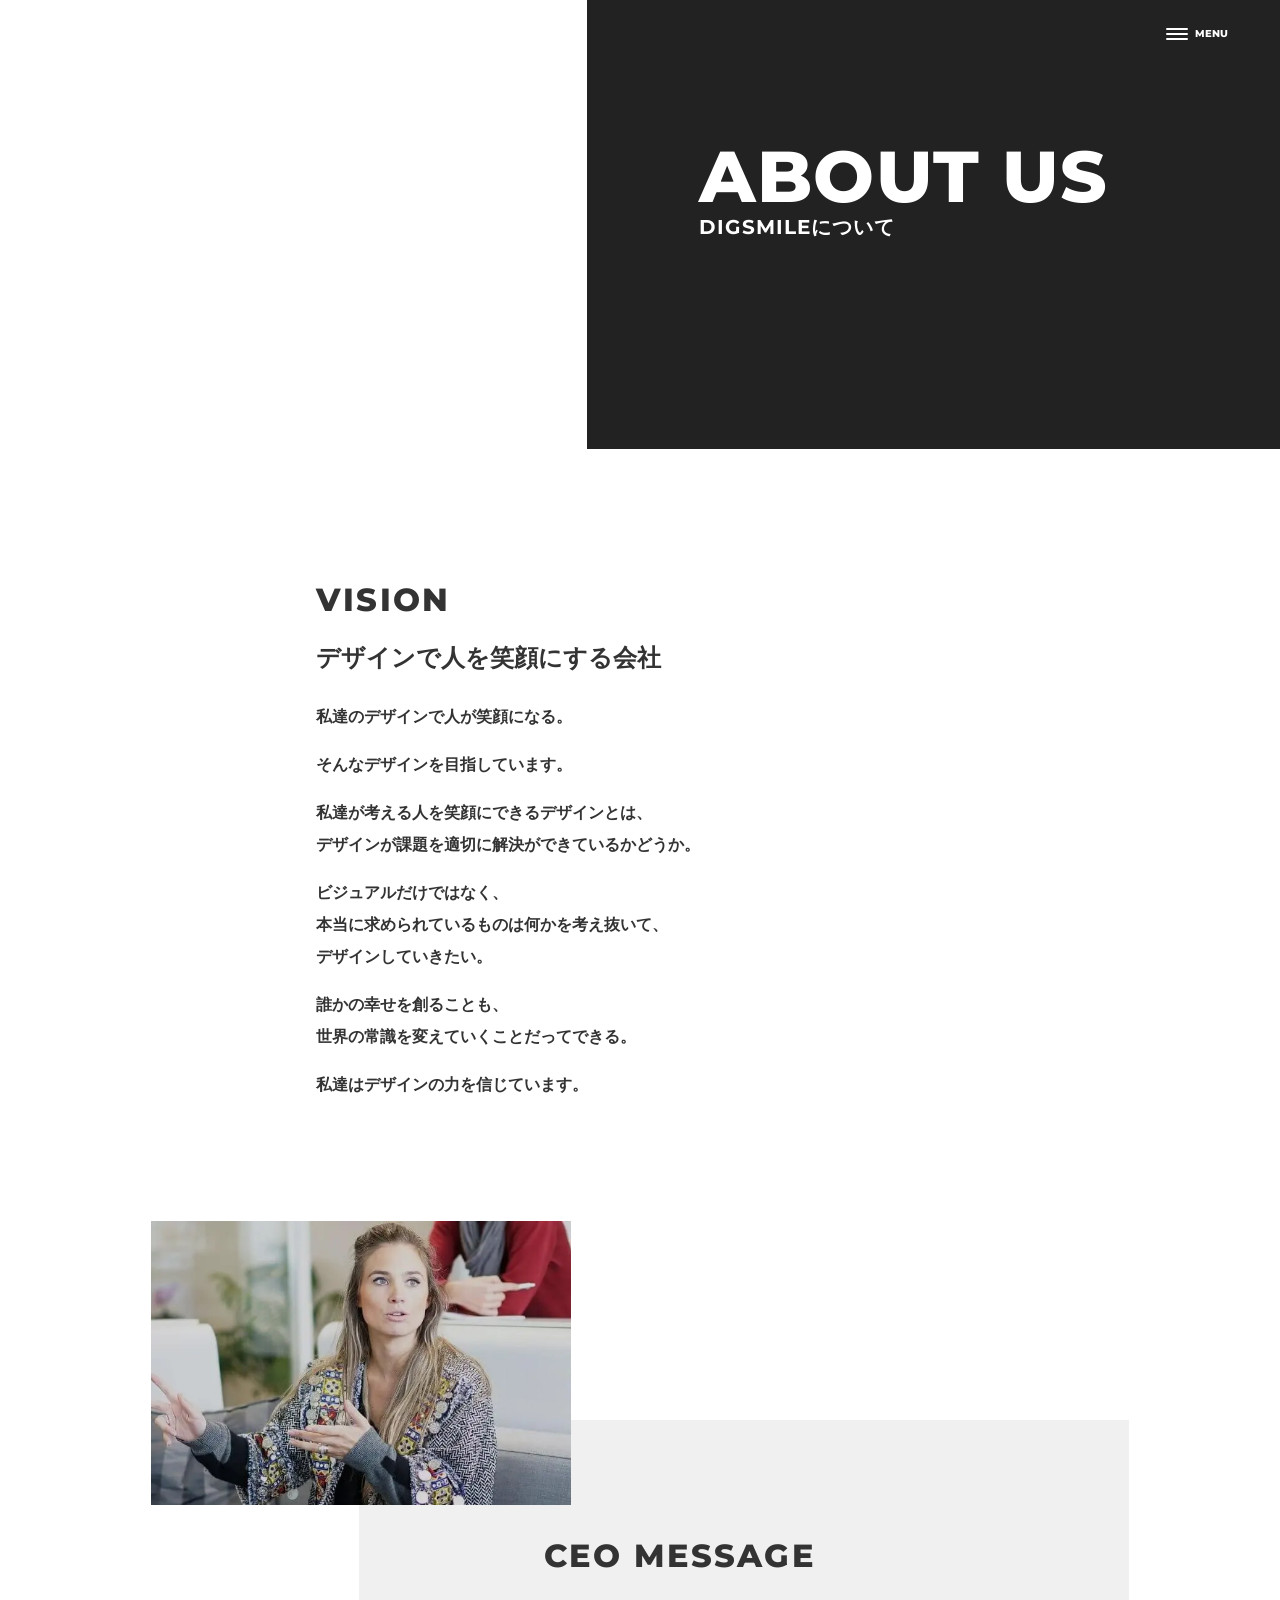
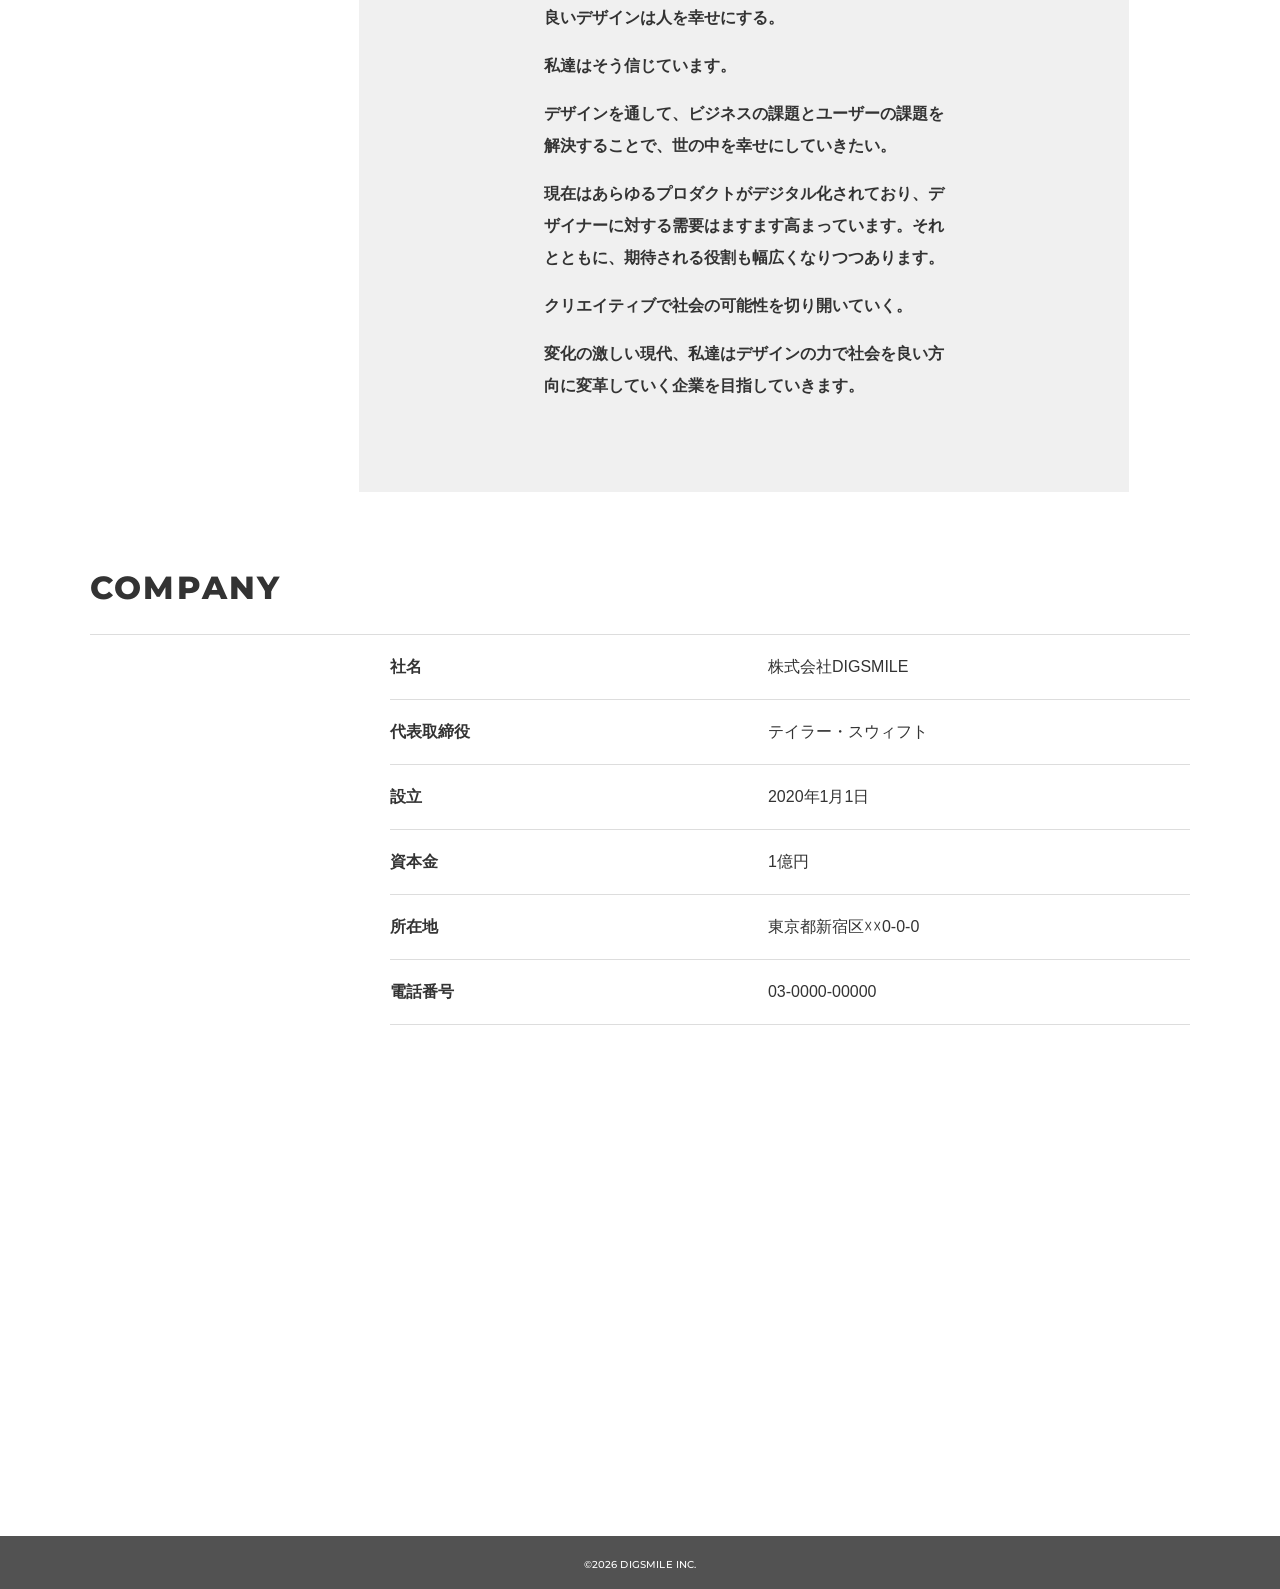
==== commit f0884180: "#3 ブレイクポイントの記述をBootstrap方式に修正" ====
--- a/about/about.html
+++ b/about/about.html
@@ -76,20 +76,20 @@
             <source
               srcset="../images/fv-about_sp.webp"
               type="image/webp"
-              media="(max-width: 767.9px)"
+              media="(max-width: 767.98px)"
             >
             <source
               srcset="../images/fv-about_sp.jpg"
-              media="(max-width: 767.9px)"
+              media="(max-width: 767.98px)"
             >
             <source
               srcset="../images/fv-about_tab.webp"
               type="image/webp"
-              media="(max-width: 991.9px)"
+              media="(max-width: 991.98px)"
             >
             <source
               srcset="../images/fv-about_tab.jpg"
-              media="(max-width: 991.9px)"
+              media="(max-width: 991.98px)"
             >
             <source
               srcset="../images/fv-about_pc.webp"
@@ -142,11 +142,11 @@
               <source
                 srcset="../images/ceo_sp.webp"
                 type="image/webp"
-                media="(max-width: 767.9px)"
+                media="(max-width: 767.98px)"
               >
               <source
                 srcset="../images/ceo_sp.jpg"
-                media="(max-width: 767.9px)"
+                media="(max-width: 767.98px)"
               >
               <source
                 srcset="../images/ceo.webp"
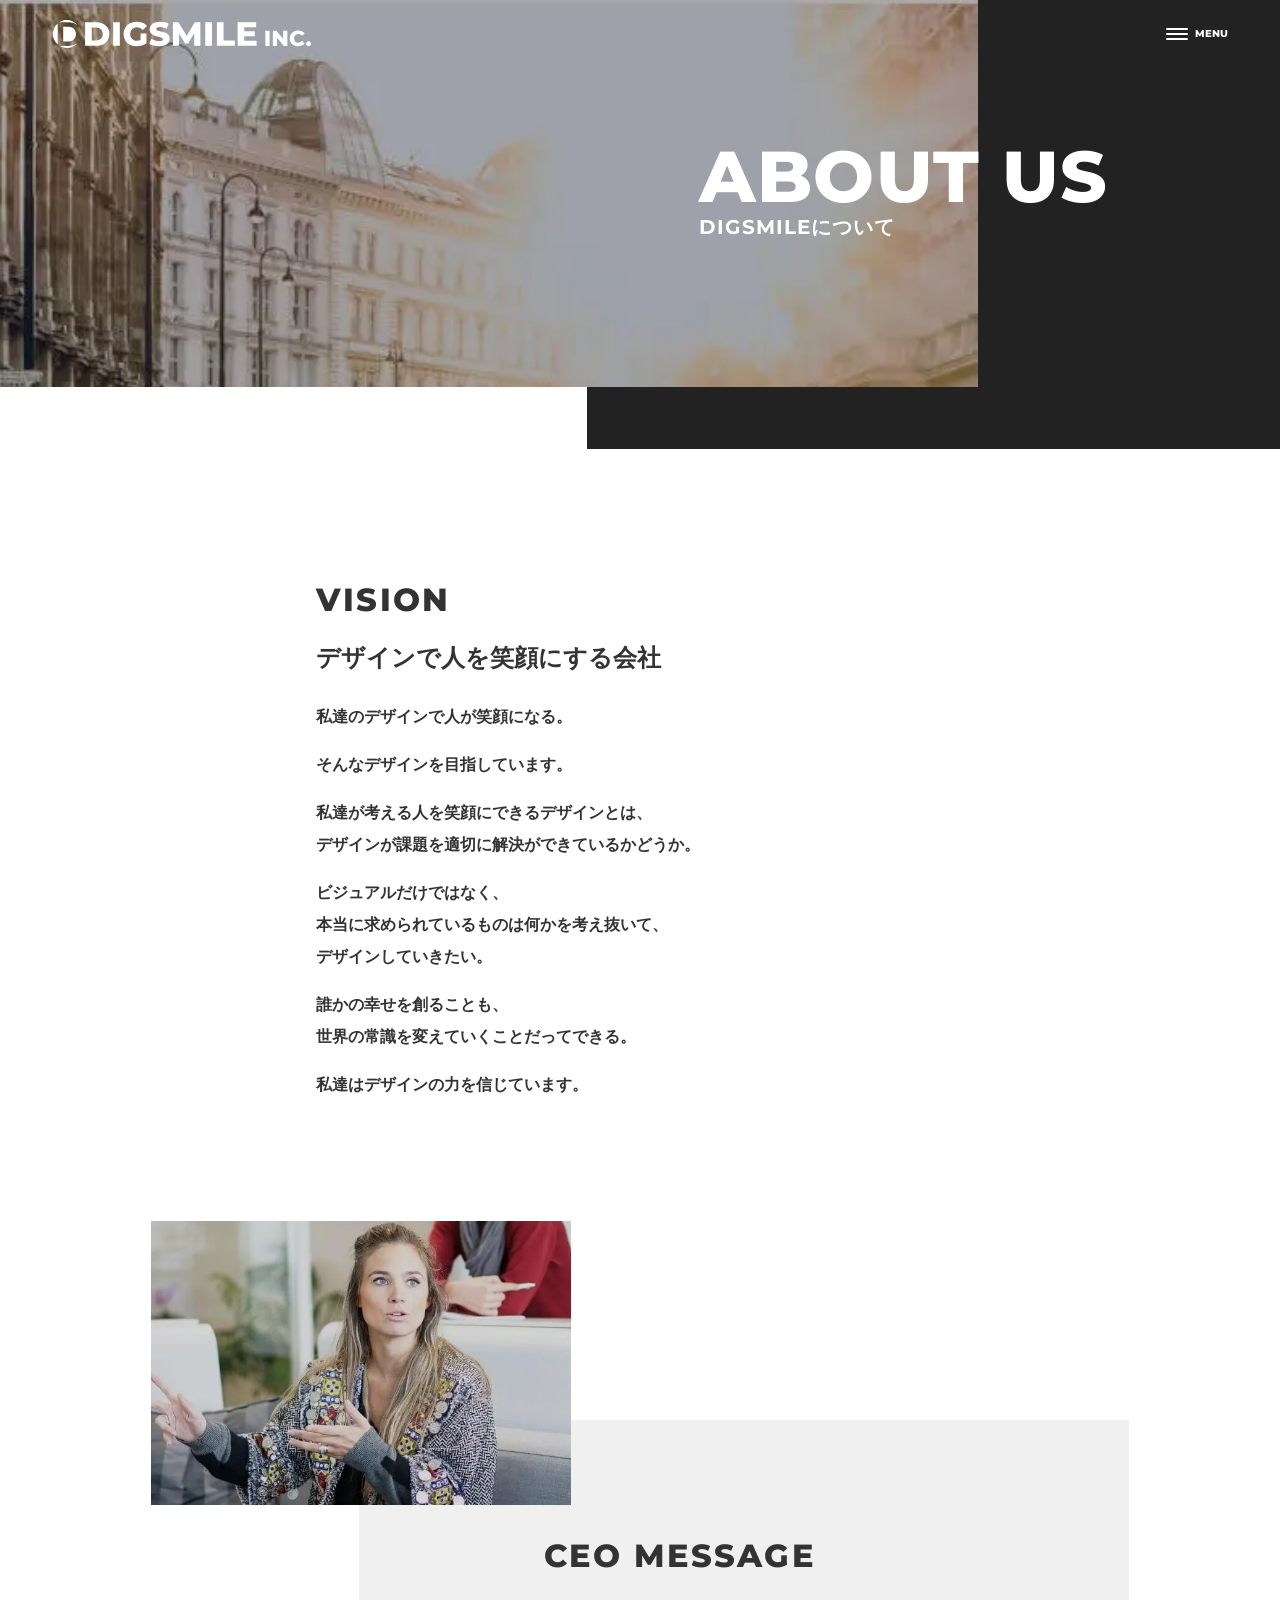
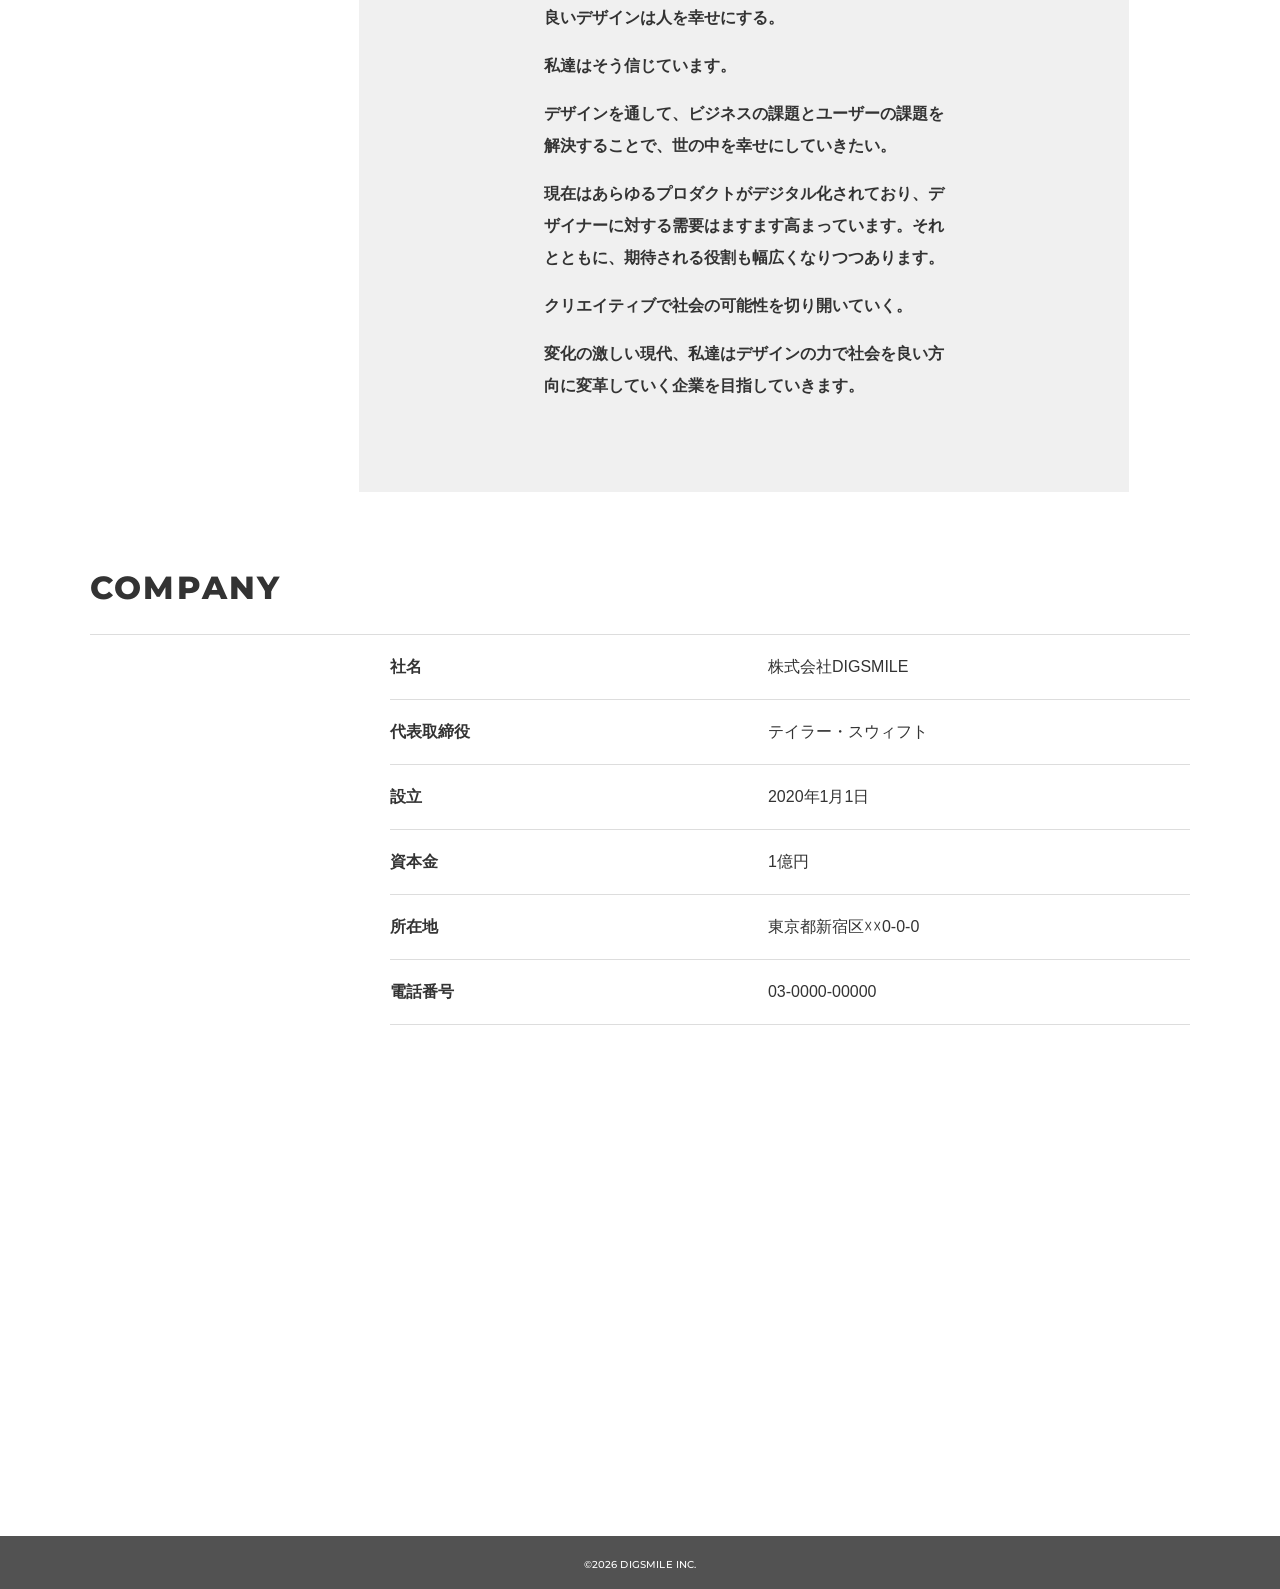
==== commit 2785025e: "#5 h1要素をヘッダーロゴからFVタイトルに変更" ====
--- a/about/about.html
+++ b/about/about.html
@@ -20,13 +20,13 @@
     <header id="js-header" class="l-header">
       <div class="l-header__inner">
         <!-- .c-logo -->
-        <h1 class="c-logo l-header__logo">
+        <div class="c-logo l-header__logo">
           <a href="../index.html" class="c-logo__link" aria-label="株式会社DIGSMILE">
             <svg class="c-logo__img" aria-hidden="true" width="260" height="28.204" viewBox="0 0 260 28.204">
               <path fill="currentColor" d="M14 28.2a13.9 13.9 0 0 1-7.215-2.01h8.848a14.228 14.228 0 0 0 8.847-2.739A13.97 13.97 0 0 1 14 28.2Zm-9.178-3.448a14.17 14.17 0 0 1 0-21.3Zm10.54-3.117H10.33V6.771h5.032a8.094 8.094 0 0 1 5.682 1.994 7.233 7.233 0 0 1 2.138 5.439 7.234 7.234 0 0 1-2.138 5.439 8.093 8.093 0 0 1-5.682 1.99ZM25.007 5.39a13.9 13.9 0 0 0-9.373-3.174H6.463a13.932 13.932 0 0 1 13.76-.749 14.157 14.157 0 0 1 4.785 3.922ZM32.38 2.2h11.254a15.731 15.731 0 0 1 6.936 1.465 11.018 11.018 0 0 1 4.692 4.155 11.723 11.723 0 0 1 1.666 6.3 11.723 11.723 0 0 1-1.666 6.3 11.018 11.018 0 0 1-4.692 4.157 15.731 15.731 0 0 1-6.936 1.465H32.38Zm10.982 18.46a6.893 6.893 0 0 0 4.913-1.737 6.262 6.262 0 0 0 1.853-4.8 6.262 6.262 0 0 0-1.853-4.8 6.893 6.893 0 0 0-4.913-1.737h-4.25V20.66ZM60.634 2.2h6.732v23.842h-6.732Zm27.642 11.41h5.95v9.877a15.5 15.5 0 0 1-4.692 2.248 18.642 18.642 0 0 1-5.3.783 14.166 14.166 0 0 1-6.734-1.583 11.8 11.8 0 0 1-4.692-4.411 12.18 12.18 0 0 1-1.7-6.4 12.18 12.18 0 0 1 1.7-6.4 11.747 11.747 0 0 1 4.726-4.411 14.514 14.514 0 0 1 6.834-1.584 15.2 15.2 0 0 1 5.984 1.124 11.536 11.536 0 0 1 4.42 3.236l-4.284 3.883a7.546 7.546 0 0 0-5.78-2.657 6.693 6.693 0 0 0-4.93 1.856 6.67 6.67 0 0 0-1.87 4.955 7.208 7.208 0 0 0 .85 3.525 6.1 6.1 0 0 0 2.38 2.418 6.969 6.969 0 0 0 3.5.868 8.588 8.588 0 0 0 3.638-.783Zm18.768 12.909a21.967 21.967 0 0 1-5.61-.719 13.786 13.786 0 0 1-4.42-1.9l2.21-4.973a14.289 14.289 0 0 0 3.706 1.7 14.086 14.086 0 0 0 4.148.647q3.876 0 3.876-1.941a1.607 1.607 0 0 0-1.105-1.516 20.3 20.3 0 0 0-3.549-1.039 33.866 33.866 0 0 1-4.488-1.243 7.554 7.554 0 0 1-3.094-2.129 5.758 5.758 0 0 1-1.292-3.951 6.848 6.848 0 0 1 1.19-3.934 7.965 7.965 0 0 1 3.553-2.776 14.6 14.6 0 0 1 5.8-1.022 20.415 20.415 0 0 1 4.624.528A14.146 14.146 0 0 1 116.6 3.8l-2.074 5.007a13.837 13.837 0 0 0-6.6-1.839 5.522 5.522 0 0 0-2.924.6 1.787 1.787 0 0 0-.918 1.55 1.536 1.536 0 0 0 1.088 1.43 19.646 19.646 0 0 0 3.5.988 32.762 32.762 0 0 1 4.5 1.243 7.779 7.779 0 0 1 3.094 2.112 5.646 5.646 0 0 1 1.309 3.934 6.714 6.714 0 0 1-1.181 3.875 8.114 8.114 0 0 1-3.57 2.78 14.418 14.418 0 0 1-5.78 1.039Zm35.292-.477-.068-12.636-6.12 10.286h-2.992l-6.086-9.945v12.295h-6.222V2.2h5.542l8.364 13.76 8.16-13.76h5.542l.068 23.842ZM153.454 2.2h6.732v23.842h-6.732Zm11.7 0h6.732v18.495h11.356v5.347H165.15Zm40.018 18.63v5.212H186.06V2.2h18.666v5.211h-12v4.019H203.3v5.041h-10.576v4.359Zm8.76-10.025h4.36v15.4h-4.36Zm22.22 0v15.4h-3.586l-6.8-8.206v8.206H221.5v-15.4h3.586l6.8 8.206v-8.206Zm10.868 15.708a9.114 9.114 0 0 1-4.345-1.023 7.65 7.65 0 0 1-3.025-2.849 7.858 7.858 0 0 1-1.1-4.136 7.858 7.858 0 0 1 1.1-4.136 7.65 7.65 0 0 1 3.025-2.849 9.114 9.114 0 0 1 4.345-1.023 9.326 9.326 0 0 1 3.806.748 7.323 7.323 0 0 1 2.816 2.16l-2.772 2.5a4.56 4.56 0 0 0-3.63-1.8 4.48 4.48 0 0 0-2.233.55 3.817 3.817 0 0 0-1.515 1.55 4.773 4.773 0 0 0-.539 2.3 4.773 4.773 0 0 0 .539 2.3 3.817 3.817 0 0 0 1.515 1.55 4.48 4.48 0 0 0 2.233.55 4.56 4.56 0 0 0 3.63-1.8l2.772 2.5a7.323 7.323 0 0 1-2.816 2.16 9.326 9.326 0 0 1-3.806.748Zm10.472-.108a2.462 2.462 0 0 1-1.782-.7 2.377 2.377 0 0 1-.726-1.782 2.35 2.35 0 0 1 .715-1.782 2.5 2.5 0 0 1 1.793-.688 2.485 2.485 0 0 1 1.8.682 2.369 2.369 0 0 1 .7 1.782 2.4 2.4 0 0 1-.715 1.782 2.452 2.452 0 0 1-1.785.706Z"/>
             </svg>
           </a>
-        </h1>
+        </div>
         <!-- /.c-logo -->
 
         <!-- .c-hamburger -->
@@ -67,7 +67,7 @@
       <div id="js-firstView" class="p-first-view p-first-view--sub">
         <div class="p-first-view__title-wrap">
           <hgroup class="p-first-view__title">
-            <h2 class="p-first-view__title-main">About us</h2>
+            <h1 class="p-first-view__title-main">About us</h1>
             <p class="p-first-view__title-sub">Digsmileについて</p>
           </hgroup>
         </div>
@@ -117,9 +117,9 @@
       <section class="p-vision p-page-about__vision">
         <div class="p-vision__inner">
           <hgroup class="p-vision__title">
-            <!-- .c-heading-lv3 -->
-            <h3 class="c-heading-lv3 u-fz32">Vision</h3>
-            <!-- /.c-heading-lv3 -->
+            <!-- .c-heading-lv2 -->
+            <h2 class="c-heading-lv2 u-fz32">Vision</h2>
+            <!-- /.c-heading-lv2 -->
             <p class="p-vision__title-sub">デザインで人を笑顔にする会社</p>
           </hgroup>
           <div class="p-vision__text-wrap">
@@ -166,9 +166,9 @@
             </picture>
           </figure>
           <div class="p-ceo-message__body">
-            <!-- .c-heading-lv3 -->
-            <h3 class="c-heading-lv3 u-fz32">CEO Message</h3>
-            <!-- /.c-heading-lv3 -->
+            <!-- .c-heading-lv2 -->
+            <h2 class="c-heading-lv2 u-fz32">CEO Message</h2>
+            <!-- /.c-heading-lv2 -->
             <div class="p-ceo-message__text-wrap">
               <p class="p-ceo-message__text">良いデザインは人を幸せにする。</p><br>
               <p class="p-ceo-message__text">私達はそう信じています。</p><br>
@@ -185,9 +185,9 @@
       <!-- .p-company -->
       <section class="p-company p-page-about__company">
         <div class="p-company__inner">
-          <!-- .c-heading-lv3 -->
-          <h3 class="c-heading-lv3 u-fz32">Company</h3>
-          <!-- /.c-heading-lv3 -->
+          <!-- .c-heading-lv2 -->
+          <h2 class="c-heading-lv2 u-fz32">Company</h2>
+          <!-- /.c-heading-lv2 -->
           <!-- .c-table -->
           <div class="c-table p-company__table">
             <table class="c-table__inner" title="DIGSMILEの基本情報">
--- a/css/style.min.css
+++ b/css/style.min.css
@@ -1 +1 @@
-:root{--c_text:#333333;--c_border:#DDDDDD;--c_bg:#222222;--c_mask:rgba(34, 34, 34, 0.6);--c_black:#000000;--c_gray:#555555;--c_white:#FFFFFF;--c_focus-ring:#3498db;--font_default:"Helvetica Neue",Arial,"Hiragino Kaku Gothic ProN","Hiragino Sans","Noto Sans JP",sans-serif;--font_mont:"Montserrat","Hiragino Kaku Gothic ProN","Hiragino Sans","Noto Sans JP",sans-serif;--fz_10:calc((10 / 16) * 1rem);--fz_11:calc((11 / 16) * 1rem);--fz_12:calc((12 / 16) * 1rem);--fz_14:calc((14 / 16) * 1rem);--fz_16:calc((16 / 16) * 1rem);--fz_20:calc((20 / 16) * 1rem);--fz_24:calc((24 / 16) * 1rem);--fz_28:calc((28 / 16) * 1rem);--fz_56:calc((56 / 16) * 1rem)}*{box-sizing:border-box}input[type=color]::-webkit-color-swatch{border:none}input[type=color]::-webkit-color-swatch-wrapper{padding:0}abbr,address,article,aside,audio,b,blockquote,body,canvas,caption,cite,code,dd,del,details,dfn,div,dl,dt,em,fieldset,figcaption,figure,footer,form,h1,h2,h3,h4,h5,h6,header,hgroup,html,i,iframe,img,ins,kbd,label,legend,li,mark,menu,nav,object,ol,p,pre,q,samp,section,small,span,strong,sub,summary,sup,table,tbody,td,tfoot,th,thead,time,tr,ul,var,video{margin:0;padding:0;border:0;outline:0;font-size:100%;vertical-align:baseline;background:0 0;font-weight:inherit}body{line-height:1}article,aside,details,figcaption,figure,footer,header,hgroup,menu,nav,section{display:block}nav ul{list-style:none}blockquote,q{quotes:none}blockquote:after,blockquote:before,q:after,q:before{content:"";content:none}a{margin:0;padding:0;font-size:100%;vertical-align:baseline;background:0 0}ins{background-color:#ff9;color:#000;text-decoration:none}mark{background-color:#ff9;color:#000;font-style:italic;font-weight:700}del{text-decoration:line-through}abbr[title],dfn[title]{border-bottom:1px dotted;cursor:help}table{border-collapse:collapse;border-spacing:0}hr{display:block;height:1px;border:0;border-top:1px solid #ccc;margin:1em 0;padding:0}input,select{vertical-align:middle}input:focus{outline:0}ol,ul{list-style-type:none}*{font-family:var(--font_default)}body{-webkit-text-size-adjust:100%;color:var(--c_text);overflow-x:hidden;overflow-y:auto;text-size-adjust:100%}li{list-style:none}a{display:inline-block;color:inherit;cursor:pointer;text-decoration:none}a:focus-visible{border:2px solid var(--c_focus-ring);outline:0}img,svg{width:100%;height:auto;vertical-align:top}input{-moz-appearance:none;-webkit-appearance:none;margin:0;padding:0;appearance:none;background:0 0;border:none;border-radius:0;box-shadow:none;color:var(--c_text);outline:0}input:focus{box-shadow:0 0 0 2px var(--c_focus-ring)}button{-webkit-appearance:none;-webkit-tap-highlight-color:transparent;display:block;padding:0;appearance:none;background:0 0;border:none;color:inherit;cursor:pointer;font:inherit;outline:0}button:focus-visible{box-shadow:0 0 0 2px var(--c_focus-ring)}select{-moz-appearance:none;-webkit-appearance:none;appearance:none;outline:0}select:focus{box-shadow:0 0 0 2px var(--c_focus-ring)}textarea{border-radius:0;color:var(--c_text);outline:0;resize:vertical}textarea:focus{box-shadow:0 0 0 2px var(--c_focus-ring)}iframe{display:block;width:100%;height:auto}.u-mt0{margin-top:0!important}.u-mt10{margin-top:10px!important}.u-mt20{margin-top:20px!important}.u-mt30{margin-top:30px!important}.u-mt40{margin-top:40px!important}.u-mt50{margin-top:50px!important}.u-mt60{margin-top:60px!important}.u-mt70{margin-top:70px!important}.u-mt80{margin-top:80px!important}.u-mt90{margin-top:90px!important}.u-mt100{margin-top:100px!important}.u-mr0{margin-right:0!important}.u-mr10{margin-right:10px!important}.u-mr20{margin-right:20px!important}.u-mr30{margin-right:30px!important}.u-mr40{margin-right:40px!important}.u-mr50{margin-right:50px!important}.u-mr60{margin-right:60px!important}.u-mr70{margin-right:70px!important}.u-mr80{margin-right:80px!important}.u-mr90{margin-right:90px!important}.u-mr100{margin-right:100px!important}.u-mb0{margin-bottom:0!important}.u-mb10{margin-bottom:10px!important}.u-mb20{margin-bottom:20px!important}.u-mb30{margin-bottom:30px!important}.u-mb40{margin-bottom:40px!important}.u-mb50{margin-bottom:50px!important}.u-mb60{margin-bottom:60px!important}.u-mb70{margin-bottom:70px!important}.u-mb80{margin-bottom:80px!important}.u-mb90{margin-bottom:90px!important}.u-mb100{margin-bottom:100px!important}.u-ml0{margin-left:0!important}.u-ml10{margin-left:10px!important}.u-ml20{margin-left:20px!important}.u-ml30{margin-left:30px!important}.u-ml40{margin-left:40px!important}.u-ml50{margin-left:50px!important}.u-ml60{margin-left:60px!important}.u-ml70{margin-left:70px!important}.u-ml80{margin-left:80px!important}.u-ml90{margin-left:90px!important}.u-ml100{margin-left:100px!important}.u-fz10{font-size:.625rem!important}.u-fz12{font-size:.75rem!important}.u-fz14{font-size:.875rem!important}.u-fz16{font-size:1rem!important}.u-fz18{font-size:1.125rem!important}.u-fz24{font-size:1.5rem!important}.u-fz32{font-size:2rem!important}.u-fz56{font-size:3.5rem!important}.u-fz72{font-size:4.5rem!important}.c-btn{display:inline-block;width:100%;max-width:160px;padding:1em;background:var(--c_black);color:var(--c_white);font-family:var(--font_mont);font-size:var(--fz_11);font-weight:700;text-align:center;text-transform:uppercase;transition:opacity .3s}@media (any-hover:hover){.c-btn:hover{opacity:.7}}.c-form__item+.c-form__item{margin-top:35px}.c-form__title{font-weight:700}.c-form__title--mont{font-family:var(--font_mont)}.c-form__label{--c_bg:#333333;display:inline-block;margin-left:10px;padding:.25em .4em;background:var(--c_bg);color:var(--c_white);font-size:var(--fz_12);font-weight:500}.c-form__input,.c-form__textarea{display:inline-block;width:100%;margin-top:7px;padding:16px 8px;border:1px solid currentColor;font-size:1rem}.c-form__input{height:48px}.c-form__textarea{height:210px;line-height:1.5}.c-form__radio-list{display:flex;flex-direction:column;width:94.2028985507%;margin:14px auto 0}.c-form__radio-item+.c-form__radio-item{margin-top:11px}.c-form__radio{position:relative;width:20px;height:20px;border:1px solid currentColor;border-radius:50%}.c-form__radio+span{display:inline-block;margin-left:10px;font-size:var(--fz_14);font-weight:500}.c-form__radio:checked::before{content:"";position:absolute;top:50%;left:50%;width:60%;height:60%;background:currentColor;border-radius:50%;transform:translate(-50%,-50%)}.c-form__policy-wrap{height:226px;margin-top:7px;padding:10px;border:1px solid currentColor;overflow-y:auto}.c-form__policy{font-size:clamp(.875rem,.7557251908rem + .5089058524vw,1rem);line-height:1.5;text-transform:uppercase}.c-form__agree-wrap{margin-top:35px}.c-form__policy-wrap:focus{box-shadow:0 0 0 2px var(--c_focus-ring)}.c-form__agree-wrap>label{display:flex;width:fit-content;margin:0 auto;cursor:pointer}.c-form__agree{flex-shrink:0;position:relative;width:16px;height:16px;border:1px solid currentColor;cursor:pointer}.c-form__agree:checked::after{content:"";display:block;position:absolute;top:.1em;left:.3em;width:25%;height:50%;border-right:2px solid currentColor;border-bottom:2px solid currentColor;transform:rotate(50deg)}.c-form__agree+span{display:inline-block;margin-top:-.25em;margin-left:10px;font-size:clamp(.875rem,.7557251908rem + .5089058524vw,1rem);line-height:1.5}.c-form__btn-wrap{position:relative;margin-top:40px;text-align:center}.c-form__btn{display:inline-block;width:100%;max-width:160px;padding:11px;background:var(--c_black);color:var(--c_gray);font-size:var(--fz_14);font-weight:700;pointer-events:none;text-align:center;user-select:none;-webkit-user-select:none;-moz-user-select:none}.c-form__btn.is-active{color:var(--c_white);pointer-events:auto;transition:opacity .3s}@media (any-hover:hover){.c-form__btn.is-active:hover{opacity:.7}}.c-form__btn.is-hidden{opacity:0;visibility:hidden}.c-form__end-message{--c_text:#AFA86F;position:absolute;top:50%;left:50%;width:100%;color:var(--c_text);font-weight:700;opacity:0;visibility:hidden;transform:translate(-50%,-50%);transition:.4s}.c-form__end-message.is-active{opacity:1;visibility:visible}@media (min-width:768px){.c-form__radio-list{flex-direction:row;width:100%;padding-left:10px}.c-form__radio-item+.c-form__radio-item{margin-top:0;margin-left:50px}}.c-hamburger{display:flex;align-items:center;color:var(--c_white);font-size:var(--fz_10);transition:opacity .3s}@media (any-hover:hover){.c-hamburger:hover{opacity:.7}}.c-hamburger[aria-expanded=true] .c-hamburger__line{background:0 0}.c-hamburger[aria-expanded=true] .c-hamburger__line::after{transform:rotate(30deg)}.c-hamburger[aria-expanded=true] .c-hamburger__line::before{transform:rotate(-30deg)}.c-hamburger__line{display:inline-block;position:relative;width:22px;height:2px;background:currentColor;border-radius:1em;transition:.3s}.c-hamburger__line::after,.c-hamburger__line::before{content:"";position:absolute;left:0;width:22px;height:2px;background:currentColor;border-radius:1em;transition:.3s}.c-hamburger__line::before{transform:translateY(-5px)}.c-hamburger__line::after{transform:translateY(5px)}.c-hamburger__text{margin-left:.7em;font-family:var(--font_mont);font-weight:800;text-transform:uppercase;transition:.3s}.c-heading-lv3{font-family:var(--font_mont);font-size:clamp(1.75rem,1.5114503817rem + 1.0178117048vw,2rem);font-weight:800;letter-spacing:.068em;text-transform:uppercase}.c-logo{color:var(--c_white)}.c-logo__link{display:block;transition:opacity .3s}@media (any-hover:hover){.c-logo__link:hover{opacity:.7}}.c-logo__img{aspect-ratio:260/28;transition:.3s}.c-menu{background:var(--c_mask);text-align:center;transition:.3s}.c-menu__list{display:flex;flex-direction:column;gap:30px;height:100%;padding-top:180px;padding-bottom:40px;margin-left:auto;background:var(--c_bg);overflow-y:auto}.c-menu__link{color:var(--c_white);font-family:var(--font_mont);font-size:var(--fz_20);font-weight:800;letter-spacing:.068em;text-transform:uppercase;transition:opacity .3s}@media (any-hover:hover){.c-menu__link:hover{opacity:.7}}.c-menu__img{width:42px}@media (min-width:768px){.c-menu__list{max-width:520px}}.c-table{border-top:1px solid var(--c_border)}.c-table__inner{width:100%;max-width:678px;margin-left:auto}.c-table__header,.c-table__text{padding-top:20px;padding-right:20px;padding-bottom:20px;border-bottom:1px solid var(--c_border);font-size:clamp(.875rem,.7557251908rem + .5089058524vw,1rem);line-height:1.5;text-transform:uppercase}.c-table__header{width:47.2463768116%;font-weight:700;text-align:left;vertical-align:middle}.c-table__text{font-weight:500}@media (min-width:992px){.c-table__inner{max-width:800px}}.p-about{position:relative;padding-top:50px;padding-bottom:50px}.p-about__inner{--c_bg:rgba(255, 255, 255, 0.95);width:92%;max-width:590px;margin:0 auto;padding:50px 15px;background:var(--c_bg)}.p-about__text{margin-top:30px;font-size:clamp(.875rem,.7557251908rem + .5089058524vw,1rem);font-weight:500;line-height:2;text-transform:uppercase}.p-about__btn{margin-top:25px}.p-about__img-wrap{position:absolute;top:0;left:0;width:100%;height:100%;z-index:-1}.p-about__img{height:100%;object-fit:cover}@media (min-width:992px){.p-about__inner{margin-left:50px}}.p-card{display:grid;gap:30px}.p-card__text{margin-top:-5px;font-weight:500;line-height:1.5;text-transform:uppercase}.p-card__btn{margin-top:-3px}.p-card__img{height:100%;object-fit:cover}.p-ceo-message__img-wrap{width:340px;margin-right:auto}.p-ceo-message__body{--c_bg:#F0F0F0;width:92%;max-width:494px;margin:-100px auto 0;padding:125px 28px 80px;background:var(--c_bg)}.p-ceo-message__text-wrap{margin-top:30px}.p-ceo-message__text{font-size:clamp(.875rem,.7557251908rem + .5089058524vw,1rem);font-weight:700;line-height:2}@media (min-width:768px){.p-ceo-message__inner{width:708px;margin:0 auto}.p-ceo-message__body{margin-top:-85px;margin-right:0;padding:109px 40px 80px}}@media (min-width:992px){.p-ceo-message__inner{width:76.3888888889%;max-width:1100px}.p-ceo-message__body{max-width:770px;margin-top:-85px;padding:120px 185px 90px}.p-ceo-message__img-wrap{width:420px}}.p-company__inner{width:92%;max-width:1100px;margin:0 auto}.p-company__table{margin-top:30px}.p-company__map-wrap{margin-top:34px}.p-company__map{aspect-ratio:345/470}@media (min-width:768px){.p-company__map{aspect-ratio:708/230}}.p-contact{--c_bg:#F2F2F2;padding:40px 0;background:var(--c_bg)}.p-contact__inner{display:flex;flex-direction:column-reverse;width:92%;max-width:520px;margin:0 auto}.p-contact__body{margin-top:30px}.p-contact__text{margin-top:30px;font-weight:500;line-height:2}.p-contact__btn{margin-top:28px}@media (min-width:992px){.p-contact__inner{flex-direction:row;align-items:center;width:76.3888888889%;max-width:1100px}.p-contact__body{width:40%;margin-top:0;margin-right:7.2727272727%}.p-contact__img-wrap{width:52.7272727273%}}.p-first-view{position:relative}.p-first-view__title-wrap{display:flex;justify-content:flex-end;position:absolute;top:173px;left:50%;width:89.3333333333%;transform:translateX(-50%)}.p-first-view__title{display:inline-block;color:var(--c_white);letter-spacing:.063em;text-transform:uppercase}.p-first-view__title-sub:last-of-type{margin-bottom:12px}.p-first-view__title-main{font-family:var(--font_mont);font-size:var(--fz_56);font-weight:800}.p-first-view__title-sub{margin-bottom:5px;font-family:var(--font_mont);font-weight:700}.p-first-view__img-wrap{width:76.5333333333%}.p-first-view__img-wrap::before{content:"";position:absolute;top:0;right:0;width:75.4666666667%;height:667px;background:var(--c_bg);z-index:-1}.p-first-view__img{height:580px;object-fit:cover;object-position:center top}@media (min-width:768px){.p-first-view__title-wrap{width:79.1666666667%}.p-first-view__title-main{font-size:clamp(3.5rem,.0714285714rem + 7.1428571429vw,4.5rem)}.p-first-view__title-sub{font-size:clamp(1rem,.1428571429rem + 1.7857142857vw,1.25rem)}.p-first-view__img-wrap{width:78.125%}.p-first-view__img-wrap::before{width:73.1770833333%}}@media (min-width:992px){.p-first-view__title-wrap{top:156px;width:73.0555555556%;max-width:1052px}.p-first-view__img-wrap{width:76.3888888889%}.p-first-view__img-wrap::before{width:54.1666666667%;height:740px}.p-first-view__img{height:640px}}.p-first-view--sub .p-first-view__title-wrap{top:140px}.p-first-view--sub .p-first-view__title-sub{margin-top:5px;margin-bottom:0}.p-first-view--sub .p-first-view__img-wrap::before{height:449px}.p-first-view--sub .p-first-view__img{height:387px}.p-topics{padding-top:40px;padding-bottom:40px}.p-topics__inner{width:92%;margin:0 auto}.p-topics__list{margin-top:10px}.p-topics__item{border-bottom:1px solid var(--c_border);font-weight:700}.p-topics__link{display:block;padding-top:20px;padding-bottom:8px;transition:opacity .3s}@media (any-hover:hover){.p-topics__link:hover{opacity:.7}}.p-topics__date{--c_text:#CECECE;color:var(--c_text);font-size:var(--fz_10)}.p-topics__text{margin-top:7px;font-size:clamp(.75rem,.6307251908rem + .5089058524vw,.875rem);line-height:1.4}.p-topics__btn-wrap{margin-top:35px}@media (min-width:992px){.p-topics__inner{width:76.3888888889%;max-width:1100px}.p-topics__list{max-width:700px;margin-left:auto}.p-topics__btn-wrap{text-align:right}}.p-vision__inner{width:92%;max-width:468px;margin:0 auto}.p-vision__title-sub{margin-top:30px;font-size:var(--fz_24);font-weight:700}.p-vision__text-wrap{margin-top:31px}.p-vision__text{font-size:var(--fz_14);font-weight:700;line-height:2}@media (min-width:768px){.p-vision__text{font-size:clamp(.875rem,.4464285714rem + .8928571429vw,1rem)}}@media (min-width:992px){.p-vision__inner{max-width:648px}}.p-front-page__about{margin:165px auto 0}.p-front-page__cards{--c_bg:#F0F0F0;display:grid;gap:40px;padding:40px 0;background:var(--c_bg)}.p-front-page__card{width:92%;max-width:520px;margin:0 auto}@media (min-width:768px){.p-front-page__about{margin-top:220px}.p-front-page__cards{gap:60px;padding:60px 0}}@media (min-width:992px){.p-front-page__about{position:relative;width:76.3888888889%;max-width:1100px;margin-bottom:-100px;z-index:1}.p-front-page__cards{grid-template-columns:repeat(2,auto);justify-content:center;padding:180px 11.8055555556% 60px}.p-front-page__card{grid-row:span 4;grid-template-rows:subgrid;width:auto;margin:0}}.p-page-about__vision{margin-top:142px}.p-page-about__ceo-message{margin-top:80px}.p-page-about__company{margin-top:80px}.p-page-about>:last-child{margin-bottom:80px}@media (min-width:768px){.p-page-about__vision{margin-top:166px}}@media (min-width:992px){.p-page-about__vision{margin-top:197px}.p-page-about__ceo-message{margin-top:120px}.p-page-about>:last-child{margin-bottom:120px}}.p-page-contact__text-wrap{width:92%;margin:175px auto 0}.p-page-contact__text{font-size:clamp(.875rem,.7557251908rem + .5089058524vw,1rem);line-height:1.5}.p-page-contact__form{width:92%;margin:40px auto 0}.p-page-contact>:last-child{margin-bottom:84px}@media (min-width:768px){.p-page-contact__text-wrap{width:86.9791666667%;max-width:700px}.p-page-contact__form{width:86.9791666667%;max-width:700px}.p-page-contact>:last-child{margin-bottom:120px}}@media (min-width:992px){.p-page-contact__text-wrap{margin-top:184px}}.l-header{position:fixed;top:0;width:100%;padding:20px 0;transition:.3s;z-index:998}.l-header__inner{display:flex;justify-content:space-between;width:92%;margin:0 auto}.l-header__logo{flex-shrink:0;width:189px;height:21px}.l-header__hamburger{position:relative;z-index:999}.l-header__menu{position:fixed;top:0;right:0;width:100%;height:100vh;opacity:0;visibility:hidden}.l-header__menu[aria-hidden=false]{opacity:1;visibility:visible}@media (min-width:992px){.l-header__inner{width:91.9444444444%;max-width:1324px}.l-header__logo{width:260px;height:28px}}.l-header.is-sticky{background:var(--c_white)}.l-header.is-sticky .l-header__hamburger[aria-expanded=false],.l-header.is-sticky .l-header__logo{color:var(--c_text)}.l-footer{--c_bg:#525252;background:var(--c_bg)}.l-footer__inner{padding:19px 0;text-align:center}.l-footer__copyright{color:var(--c_white);font-family:var(--font_mont);font-size:var(--fz_10);font-weight:500;letter-spacing:.015em;text-transform:uppercase}+:root{--c_text:#333333;--c_border:#DDDDDD;--c_bg:#222222;--c_mask:rgba(34, 34, 34, 0.6);--c_black:#000000;--c_gray:#555555;--c_white:#FFFFFF;--c_focus-ring:#3498db;--font_default:"Helvetica Neue",Arial,"Hiragino Kaku Gothic ProN","Hiragino Sans","Noto Sans JP",sans-serif;--font_mont:"Montserrat","Hiragino Kaku Gothic ProN","Hiragino Sans","Noto Sans JP",sans-serif;--fz_10:calc((10 / 16) * 1rem);--fz_11:calc((11 / 16) * 1rem);--fz_12:calc((12 / 16) * 1rem);--fz_14:calc((14 / 16) * 1rem);--fz_16:calc((16 / 16) * 1rem);--fz_20:calc((20 / 16) * 1rem);--fz_24:calc((24 / 16) * 1rem);--fz_28:calc((28 / 16) * 1rem);--fz_56:calc((56 / 16) * 1rem)}*{box-sizing:border-box}input[type=color]::-webkit-color-swatch{border:none}input[type=color]::-webkit-color-swatch-wrapper{padding:0}abbr,address,article,aside,audio,b,blockquote,body,canvas,caption,cite,code,dd,del,details,dfn,div,dl,dt,em,fieldset,figcaption,figure,footer,form,h1,h2,h3,h4,h5,h6,header,hgroup,html,i,iframe,img,ins,kbd,label,legend,li,mark,menu,nav,object,ol,p,pre,q,samp,section,small,span,strong,sub,summary,sup,table,tbody,td,tfoot,th,thead,time,tr,ul,var,video{margin:0;padding:0;border:0;outline:0;font-size:100%;vertical-align:baseline;background:0 0;font-weight:inherit}body{line-height:1}article,aside,details,figcaption,figure,footer,header,hgroup,menu,nav,section{display:block}nav ul{list-style:none}blockquote,q{quotes:none}blockquote:after,blockquote:before,q:after,q:before{content:"";content:none}a{margin:0;padding:0;font-size:100%;vertical-align:baseline;background:0 0}ins{background-color:#ff9;color:#000;text-decoration:none}mark{background-color:#ff9;color:#000;font-style:italic;font-weight:700}del{text-decoration:line-through}abbr[title],dfn[title]{border-bottom:1px dotted;cursor:help}table{border-collapse:collapse;border-spacing:0}hr{display:block;height:1px;border:0;border-top:1px solid #ccc;margin:1em 0;padding:0}input,select{vertical-align:middle}input:focus{outline:0}ol,ul{list-style-type:none}*{font-family:var(--font_default)}body{-webkit-text-size-adjust:100%;color:var(--c_text);overflow-x:hidden;overflow-y:auto;text-size-adjust:100%}li{list-style:none}a{display:inline-block;color:inherit;cursor:pointer;text-decoration:none}a:focus-visible{border:2px solid var(--c_focus-ring);outline:0}img,svg{width:100%;height:auto;vertical-align:top}input{-moz-appearance:none;-webkit-appearance:none;margin:0;padding:0;appearance:none;background:0 0;border:none;border-radius:0;box-shadow:none;color:var(--c_text);outline:0}input:focus{box-shadow:0 0 0 2px var(--c_focus-ring)}button{-webkit-appearance:none;-webkit-tap-highlight-color:transparent;display:block;padding:0;appearance:none;background:0 0;border:none;color:inherit;cursor:pointer;font:inherit;outline:0}button:focus-visible{box-shadow:0 0 0 2px var(--c_focus-ring)}select{-moz-appearance:none;-webkit-appearance:none;appearance:none;outline:0}select:focus{box-shadow:0 0 0 2px var(--c_focus-ring)}textarea{border-radius:0;color:var(--c_text);outline:0;resize:vertical}textarea:focus{box-shadow:0 0 0 2px var(--c_focus-ring)}iframe{display:block;width:100%;height:auto}.u-mt0{margin-top:0!important}.u-mt10{margin-top:10px!important}.u-mt20{margin-top:20px!important}.u-mt30{margin-top:30px!important}.u-mt40{margin-top:40px!important}.u-mt50{margin-top:50px!important}.u-mt60{margin-top:60px!important}.u-mt70{margin-top:70px!important}.u-mt80{margin-top:80px!important}.u-mt90{margin-top:90px!important}.u-mt100{margin-top:100px!important}.u-mr0{margin-right:0!important}.u-mr10{margin-right:10px!important}.u-mr20{margin-right:20px!important}.u-mr30{margin-right:30px!important}.u-mr40{margin-right:40px!important}.u-mr50{margin-right:50px!important}.u-mr60{margin-right:60px!important}.u-mr70{margin-right:70px!important}.u-mr80{margin-right:80px!important}.u-mr90{margin-right:90px!important}.u-mr100{margin-right:100px!important}.u-mb0{margin-bottom:0!important}.u-mb10{margin-bottom:10px!important}.u-mb20{margin-bottom:20px!important}.u-mb30{margin-bottom:30px!important}.u-mb40{margin-bottom:40px!important}.u-mb50{margin-bottom:50px!important}.u-mb60{margin-bottom:60px!important}.u-mb70{margin-bottom:70px!important}.u-mb80{margin-bottom:80px!important}.u-mb90{margin-bottom:90px!important}.u-mb100{margin-bottom:100px!important}.u-ml0{margin-left:0!important}.u-ml10{margin-left:10px!important}.u-ml20{margin-left:20px!important}.u-ml30{margin-left:30px!important}.u-ml40{margin-left:40px!important}.u-ml50{margin-left:50px!important}.u-ml60{margin-left:60px!important}.u-ml70{margin-left:70px!important}.u-ml80{margin-left:80px!important}.u-ml90{margin-left:90px!important}.u-ml100{margin-left:100px!important}.u-fz10{font-size:.625rem!important}.u-fz12{font-size:.75rem!important}.u-fz14{font-size:.875rem!important}.u-fz16{font-size:1rem!important}.u-fz18{font-size:1.125rem!important}.u-fz24{font-size:1.5rem!important}.u-fz32{font-size:2rem!important}.u-fz56{font-size:3.5rem!important}.u-fz72{font-size:4.5rem!important}.c-btn{display:inline-block;width:100%;max-width:160px;padding:1em;background:var(--c_black);color:var(--c_white);font-family:var(--font_mont);font-size:var(--fz_11);font-weight:700;text-align:center;text-transform:uppercase;transition:opacity .3s}@media (any-hover:hover){.c-btn:hover{opacity:.7}}.c-form__item+.c-form__item{margin-top:35px}.c-form__title{font-weight:700}.c-form__title--mont{font-family:var(--font_mont)}.c-form__label{--c_bg:#333333;display:inline-block;margin-left:10px;padding:.25em .4em;background:var(--c_bg);color:var(--c_white);font-size:var(--fz_12);font-weight:500}.c-form__input,.c-form__textarea{display:inline-block;width:100%;margin-top:7px;padding:16px 8px;border:1px solid currentColor;font-size:1rem}.c-form__input{height:48px}.c-form__textarea{height:210px;line-height:1.5}.c-form__radio-list{display:flex;flex-direction:column;width:94.2028985507%;margin:14px auto 0}.c-form__radio-item+.c-form__radio-item{margin-top:11px}.c-form__radio{position:relative;width:20px;height:20px;border:1px solid currentColor;border-radius:50%}.c-form__radio+span{display:inline-block;margin-left:10px;font-size:var(--fz_14);font-weight:500}.c-form__radio:checked::before{content:"";position:absolute;top:50%;left:50%;width:60%;height:60%;background:currentColor;border-radius:50%;transform:translate(-50%,-50%)}.c-form__policy-wrap{height:226px;margin-top:7px;padding:10px;border:1px solid currentColor;overflow-y:auto}.c-form__policy{font-size:clamp(.875rem,.7557251908rem + .5089058524vw,1rem);line-height:1.5;text-transform:uppercase}.c-form__agree-wrap{margin-top:35px}.c-form__policy-wrap:focus{box-shadow:0 0 0 2px var(--c_focus-ring)}.c-form__agree-wrap>label{display:flex;width:fit-content;margin:0 auto;cursor:pointer}.c-form__agree{flex-shrink:0;position:relative;width:16px;height:16px;border:1px solid currentColor;cursor:pointer}.c-form__agree:checked::after{content:"";display:block;position:absolute;top:.1em;left:.3em;width:25%;height:50%;border-right:2px solid currentColor;border-bottom:2px solid currentColor;transform:rotate(50deg)}.c-form__agree+span{display:inline-block;margin-top:-.25em;margin-left:10px;font-size:clamp(.875rem,.7557251908rem + .5089058524vw,1rem);line-height:1.5}.c-form__btn-wrap{position:relative;margin-top:40px;text-align:center}.c-form__btn{display:inline-block;width:100%;max-width:160px;padding:11px;background:var(--c_black);color:var(--c_gray);font-size:var(--fz_14);font-weight:700;pointer-events:none;text-align:center;user-select:none;-webkit-user-select:none;-moz-user-select:none}.c-form__btn.is-active{color:var(--c_white);pointer-events:auto;transition:opacity .3s}@media (any-hover:hover){.c-form__btn.is-active:hover{opacity:.7}}.c-form__btn.is-hidden{opacity:0;visibility:hidden}.c-form__end-message{--c_text:#AFA86F;position:absolute;top:50%;left:50%;width:100%;color:var(--c_text);font-weight:700;opacity:0;visibility:hidden;transform:translate(-50%,-50%);transition:.4s}.c-form__end-message.is-active{opacity:1;visibility:visible}@media (min-width:768px){.c-form__radio-list{flex-direction:row;width:100%;padding-left:10px}.c-form__radio-item+.c-form__radio-item{margin-top:0;margin-left:50px}}.c-hamburger{display:flex;align-items:center;color:var(--c_white);font-size:var(--fz_10);transition:opacity .3s}@media (any-hover:hover){.c-hamburger:hover{opacity:.7}}.c-hamburger[aria-expanded=true] .c-hamburger__line{background:0 0}.c-hamburger[aria-expanded=true] .c-hamburger__line::after{transform:rotate(30deg)}.c-hamburger[aria-expanded=true] .c-hamburger__line::before{transform:rotate(-30deg)}.c-hamburger__line{display:inline-block;position:relative;width:22px;height:2px;background:currentColor;border-radius:1em;transition:.3s}.c-hamburger__line::after,.c-hamburger__line::before{content:"";position:absolute;left:0;width:22px;height:2px;background:currentColor;border-radius:1em;transition:.3s}.c-hamburger__line::before{transform:translateY(-5px)}.c-hamburger__line::after{transform:translateY(5px)}.c-hamburger__text{margin-left:.7em;font-family:var(--font_mont);font-weight:800;text-transform:uppercase;transition:.3s}.c-heading-lv2{font-family:var(--font_mont);font-size:clamp(1.75rem,1.5114503817rem + 1.0178117048vw,2rem);font-weight:800;letter-spacing:.068em;text-transform:uppercase}.c-logo{color:var(--c_white)}.c-logo__link{display:block;transition:opacity .3s}@media (any-hover:hover){.c-logo__link:hover{opacity:.7}}.c-logo__img{aspect-ratio:260/28;transition:.3s}.c-menu{background:var(--c_mask);text-align:center;transition:.3s}.c-menu__list{display:flex;flex-direction:column;gap:30px;height:100%;padding-top:180px;padding-bottom:40px;margin-left:auto;background:var(--c_bg);overflow-y:auto}.c-menu__link{color:var(--c_white);font-family:var(--font_mont);font-size:var(--fz_20);font-weight:800;letter-spacing:.068em;text-transform:uppercase;transition:opacity .3s}@media (any-hover:hover){.c-menu__link:hover{opacity:.7}}.c-menu__img{width:42px}@media (min-width:768px){.c-menu__list{max-width:520px}}.c-table{border-top:1px solid var(--c_border)}.c-table__inner{width:100%;max-width:678px;margin-left:auto}.c-table__header,.c-table__text{padding-top:20px;padding-right:20px;padding-bottom:20px;border-bottom:1px solid var(--c_border);font-size:clamp(.875rem,.7557251908rem + .5089058524vw,1rem);line-height:1.5;text-transform:uppercase}.c-table__header{width:47.2463768116%;font-weight:700;text-align:left;vertical-align:middle}.c-table__text{font-weight:500}@media (min-width:992px){.c-table__inner{max-width:800px}}.p-about{position:relative;padding-top:50px;padding-bottom:50px}.p-about__inner{--c_bg:rgba(255, 255, 255, 0.95);width:92%;max-width:590px;margin:0 auto;padding:50px 15px;background:var(--c_bg)}.p-about__text{margin-top:30px;font-size:clamp(.875rem,.7557251908rem + .5089058524vw,1rem);font-weight:500;line-height:2;text-transform:uppercase}.p-about__btn{margin-top:25px}.p-about__img-wrap{position:absolute;top:0;left:0;width:100%;height:100%;z-index:-1}.p-about__img{height:100%;object-fit:cover}@media (min-width:992px){.p-about__inner{margin-left:50px}}.p-card{display:grid;gap:30px}.p-card__text{margin-top:-5px;font-weight:500;line-height:1.5;text-transform:uppercase}.p-card__btn{margin-top:-3px}.p-card__img{height:100%;object-fit:cover}.p-ceo-message__img-wrap{width:340px;margin-right:auto}.p-ceo-message__body{--c_bg:#F0F0F0;width:92%;max-width:494px;margin:-100px auto 0;padding:125px 28px 80px;background:var(--c_bg)}.p-ceo-message__text-wrap{margin-top:30px}.p-ceo-message__text{font-size:clamp(.875rem,.7557251908rem + .5089058524vw,1rem);font-weight:700;line-height:2}@media (min-width:768px){.p-ceo-message__inner{width:708px;margin:0 auto}.p-ceo-message__body{margin-top:-85px;margin-right:0;padding:109px 40px 80px}}@media (min-width:992px){.p-ceo-message__inner{width:76.3888888889%;max-width:1100px}.p-ceo-message__body{max-width:770px;margin-top:-85px;padding:120px 185px 90px}.p-ceo-message__img-wrap{width:420px}}.p-company__inner{width:92%;max-width:1100px;margin:0 auto}.p-company__table{margin-top:30px}.p-company__map-wrap{margin-top:34px}.p-company__map{aspect-ratio:345/470}@media (min-width:768px){.p-company__map{aspect-ratio:708/230}}.p-contact{--c_bg:#F2F2F2;padding:40px 0;background:var(--c_bg)}.p-contact__inner{display:flex;flex-direction:column-reverse;width:92%;max-width:520px;margin:0 auto}.p-contact__body{margin-top:30px}.p-contact__text{margin-top:30px;font-weight:500;line-height:2}.p-contact__btn{margin-top:28px}@media (min-width:992px){.p-contact__inner{flex-direction:row;align-items:center;width:76.3888888889%;max-width:1100px}.p-contact__body{width:40%;margin-top:0;margin-right:7.2727272727%}.p-contact__img-wrap{width:52.7272727273%}}.p-first-view{position:relative}.p-first-view__title-wrap{display:flex;justify-content:flex-end;position:absolute;top:173px;left:50%;width:89.3333333333%;transform:translateX(-50%)}.p-first-view__title{display:inline-block;color:var(--c_white);letter-spacing:.063em;text-transform:uppercase}.p-first-view__title-sub:last-of-type{margin-bottom:12px}.p-first-view__title-main{font-family:var(--font_mont);font-size:var(--fz_56);font-weight:800}.p-first-view__title-sub{margin-bottom:5px;font-family:var(--font_mont);font-weight:700}.p-first-view__img-wrap{width:76.5333333333%}.p-first-view__img-wrap::before{content:"";position:absolute;top:0;right:0;width:75.4666666667%;height:667px;background:var(--c_bg);z-index:-1}.p-first-view__img{height:580px;object-fit:cover;object-position:center top}@media (min-width:768px){.p-first-view__title-wrap{width:79.1666666667%}.p-first-view__title-main{font-size:clamp(3.5rem,.0714285714rem + 7.1428571429vw,4.5rem)}.p-first-view__title-sub{font-size:clamp(1rem,.1428571429rem + 1.7857142857vw,1.25rem)}.p-first-view__img-wrap{width:78.125%}.p-first-view__img-wrap::before{width:73.1770833333%}}@media (min-width:992px){.p-first-view__title-wrap{top:156px;width:73.0555555556%;max-width:1052px}.p-first-view__img-wrap{width:76.3888888889%}.p-first-view__img-wrap::before{width:54.1666666667%;height:740px}.p-first-view__img{height:640px}}.p-first-view--sub .p-first-view__title-wrap{top:140px}.p-first-view--sub .p-first-view__title-sub{margin-top:5px;margin-bottom:0}.p-first-view--sub .p-first-view__img-wrap::before{height:449px}.p-first-view--sub .p-first-view__img{height:387px}.p-topics{padding-top:40px;padding-bottom:40px}.p-topics__inner{width:92%;margin:0 auto}.p-topics__list{margin-top:10px}.p-topics__item{border-bottom:1px solid var(--c_border);font-weight:700}.p-topics__link{display:block;padding-top:20px;padding-bottom:8px;transition:opacity .3s}@media (any-hover:hover){.p-topics__link:hover{opacity:.7}}.p-topics__date{--c_text:#CECECE;color:var(--c_text);font-size:var(--fz_10)}.p-topics__text{margin-top:7px;font-size:clamp(.75rem,.6307251908rem + .5089058524vw,.875rem);line-height:1.4}.p-topics__btn-wrap{margin-top:35px}@media (min-width:992px){.p-topics__inner{width:76.3888888889%;max-width:1100px}.p-topics__list{max-width:700px;margin-left:auto}.p-topics__btn-wrap{text-align:right}}.p-vision__inner{width:92%;max-width:468px;margin:0 auto}.p-vision__title-sub{margin-top:30px;font-size:var(--fz_24);font-weight:700}.p-vision__text-wrap{margin-top:31px}.p-vision__text{font-size:var(--fz_14);font-weight:700;line-height:2}@media (min-width:768px){.p-vision__text{font-size:clamp(.875rem,.4464285714rem + .8928571429vw,1rem)}}@media (min-width:992px){.p-vision__inner{max-width:648px}}.p-front-page__about{margin:165px auto 0}.p-front-page__cards{--c_bg:#F0F0F0;display:grid;gap:40px;padding:40px 0;background:var(--c_bg)}.p-front-page__card{width:92%;max-width:520px;margin:0 auto}@media (min-width:768px){.p-front-page__about{margin-top:220px}.p-front-page__cards{gap:60px;padding:60px 0}}@media (min-width:992px){.p-front-page__about{position:relative;width:76.3888888889%;max-width:1100px;margin-bottom:-100px;z-index:1}.p-front-page__cards{grid-template-columns:repeat(2,auto);justify-content:center;padding:180px 11.8055555556% 60px}.p-front-page__card{grid-row:span 4;grid-template-rows:subgrid;width:auto;margin:0}}.p-page-about__vision{margin-top:142px}.p-page-about__ceo-message{margin-top:80px}.p-page-about__company{margin-top:80px}.p-page-about>:last-child{margin-bottom:80px}@media (min-width:768px){.p-page-about__vision{margin-top:166px}}@media (min-width:992px){.p-page-about__vision{margin-top:197px}.p-page-about__ceo-message{margin-top:120px}.p-page-about>:last-child{margin-bottom:120px}}.p-page-contact__text-wrap{width:92%;margin:175px auto 0}.p-page-contact__text{font-size:clamp(.875rem,.7557251908rem + .5089058524vw,1rem);line-height:1.5}.p-page-contact__form{width:92%;margin:40px auto 0}.p-page-contact>:last-child{margin-bottom:84px}@media (min-width:768px){.p-page-contact__text-wrap{width:86.9791666667%;max-width:700px}.p-page-contact__form{width:86.9791666667%;max-width:700px}.p-page-contact>:last-child{margin-bottom:120px}}@media (min-width:992px){.p-page-contact__text-wrap{margin-top:184px}}.l-header{position:fixed;top:0;width:100%;padding:20px 0;transition:.3s;z-index:998}.l-header__inner{display:flex;justify-content:space-between;width:92%;margin:0 auto}.l-header__logo{flex-shrink:0;width:189px;height:21px}.l-header__hamburger{position:relative;z-index:999}.l-header__menu{position:fixed;top:0;right:0;width:100%;height:100vh;opacity:0;visibility:hidden}.l-header__menu[aria-hidden=false]{opacity:1;visibility:visible}@media (min-width:992px){.l-header__inner{width:91.9444444444%;max-width:1324px}.l-header__logo{width:260px;height:28px}}.l-header.is-sticky{background:var(--c_white)}.l-header.is-sticky .l-header__hamburger[aria-expanded=false],.l-header.is-sticky .l-header__logo{color:var(--c_text)}.l-footer{--c_bg:#525252;background:var(--c_bg)}.l-footer__inner{padding:19px 0;text-align:center}.l-footer__copyright{color:var(--c_white);font-family:var(--font_mont);font-size:var(--fz_10);font-weight:500;letter-spacing:.015em;text-transform:uppercase}
